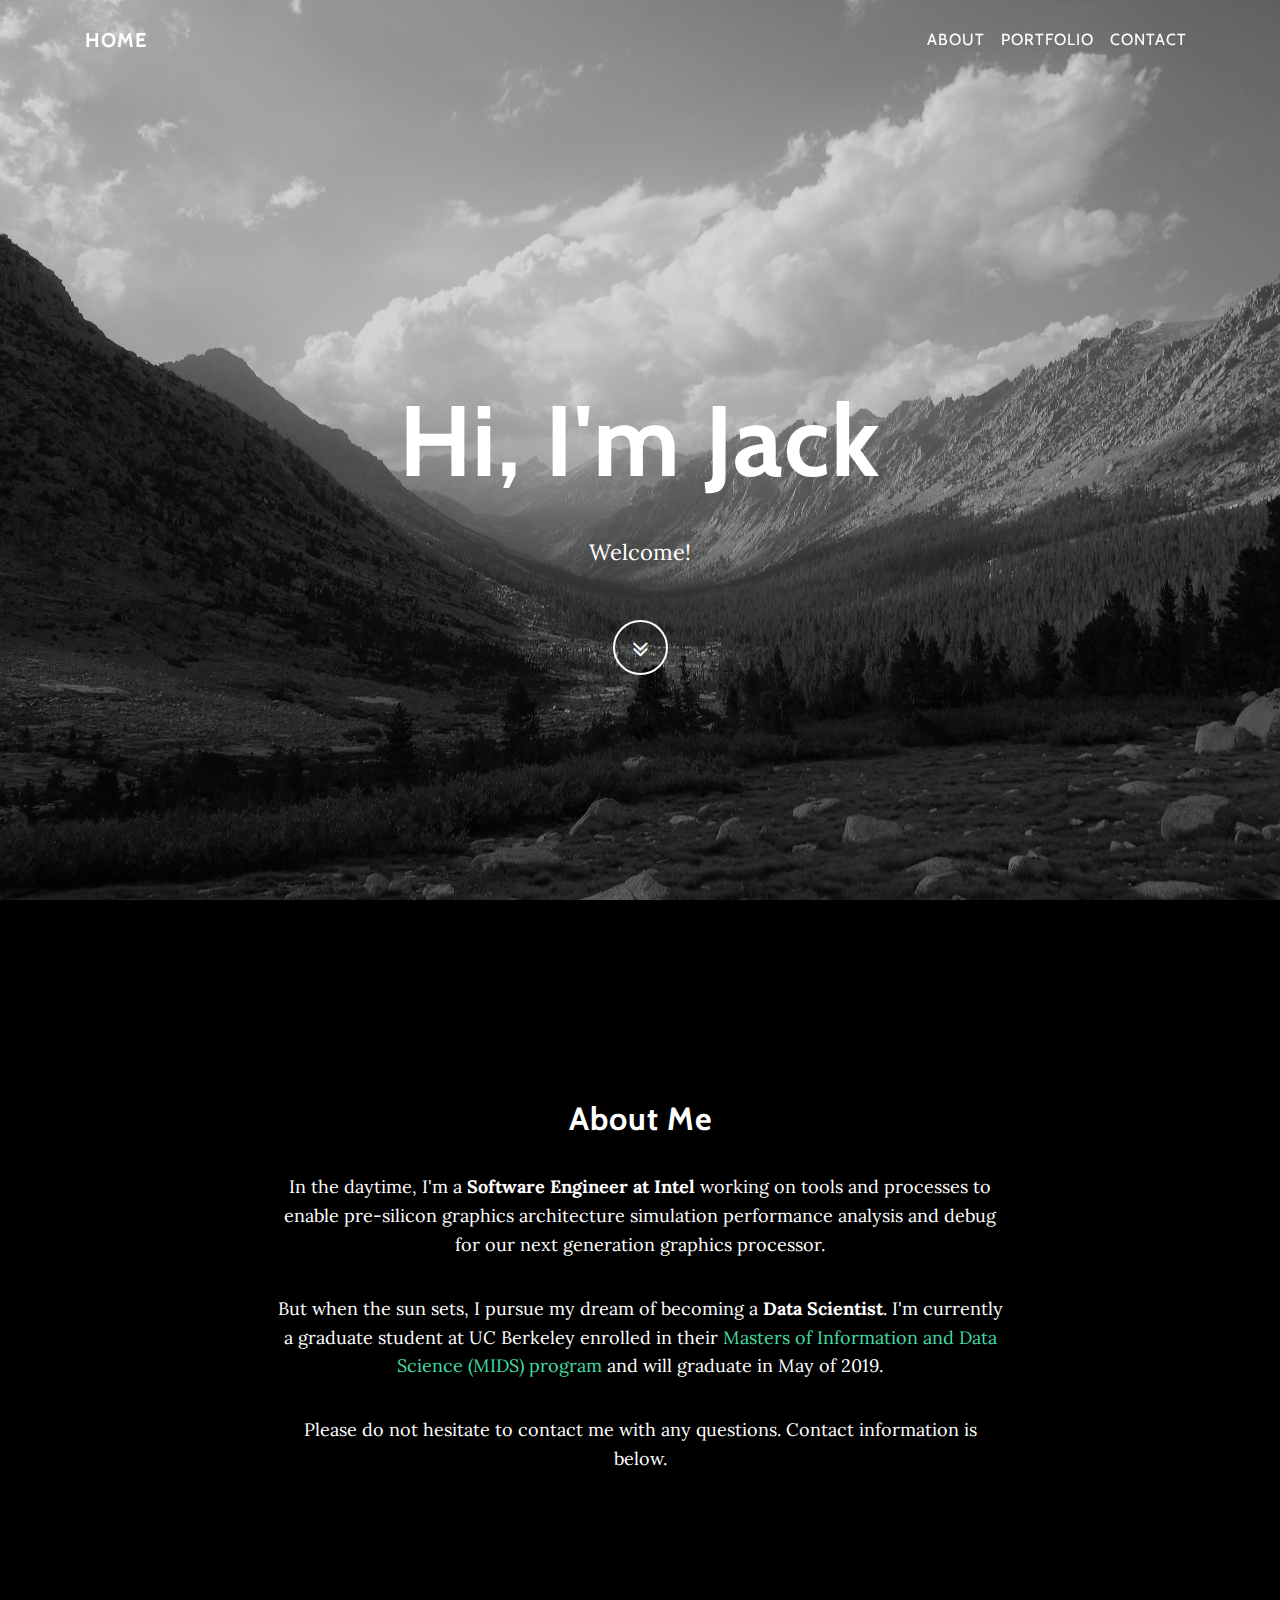
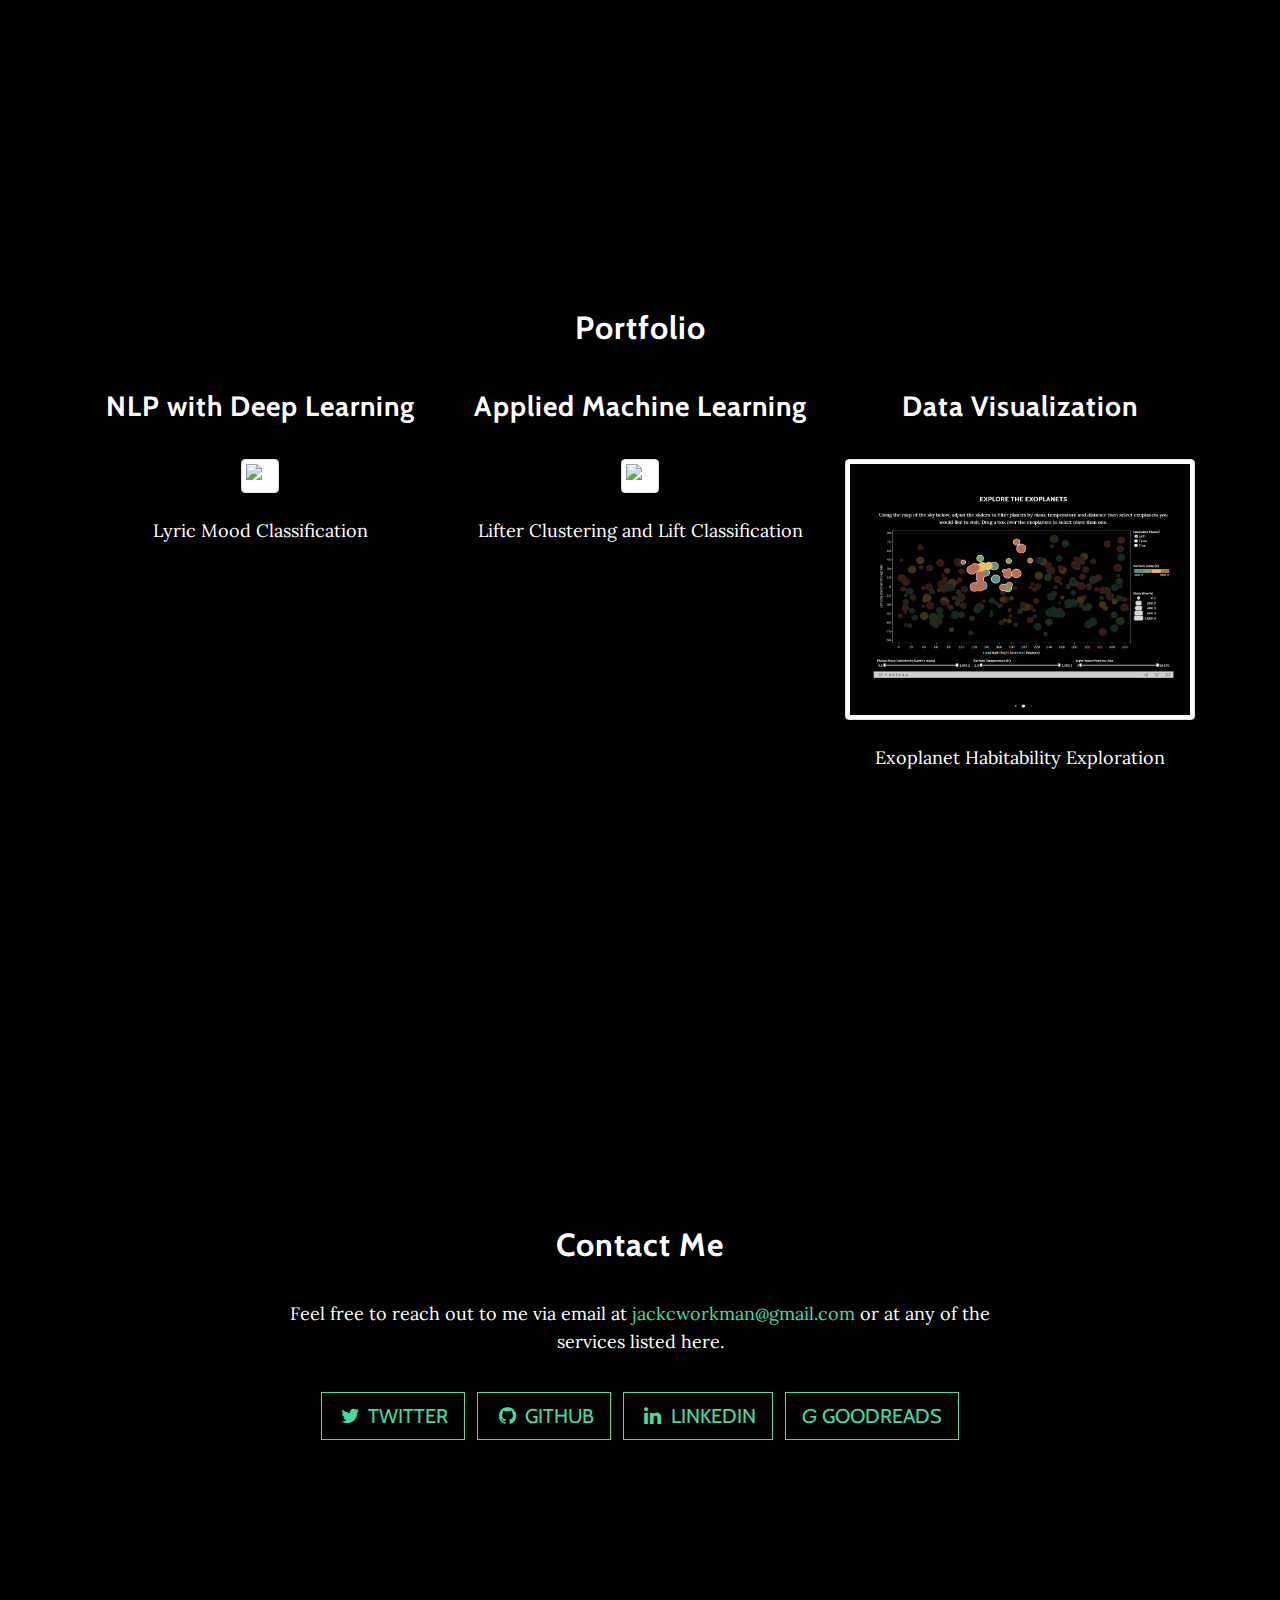
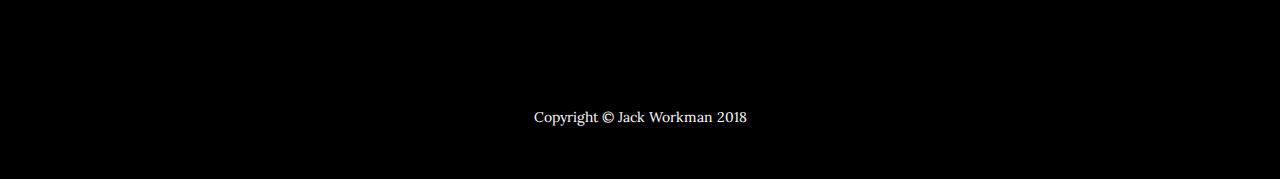
==== index.html @ be9e03fb "portfolio in same row again" ====
<!DOCTYPE html>
<html lang="en">

  <head>

    <meta charset="utf-8">
    <meta name="viewport" content="width=device-width, initial-scale=1, shrink-to-fit=no">
    <meta name="description" content="">
    <meta name="author" content="">

    <title>Jack Workman</title>

    <!-- Bootstrap core CSS -->
    <link href="vendor/bootstrap/css/bootstrap.min.css" rel="stylesheet">

    <!-- Custom fonts for this template -->
    <link href="vendor/font-awesome/css/font-awesome.min.css" rel="stylesheet" type="text/css">
    <link href="https://fonts.googleapis.com/css?family=Lora:400,700,400italic,700italic" rel="stylesheet" type="text/css">
    <link href='https://fonts.googleapis.com/css?family=Cabin:700' rel='stylesheet' type='text/css'>

    <!-- Custom styles for this template -->
    <link href="css/grayscale.css" rel="stylesheet">

  </head>

  <body id="page-top">

    <!-- Navigation -->
    <nav class="navbar navbar-expand-lg navbar-light fixed-top" id="mainNav">
      <div class="container">
        <a class="navbar-brand js-scroll-trigger" href="#page-top">Home</a>
        <button class="navbar-toggler navbar-toggler-right" type="button" data-toggle="collapse" data-target="#navbarResponsive" aria-controls="navbarResponsive" aria-expanded="false" aria-label="Toggle navigation">
          Menu
          <i class="fa fa-bars"></i>
        </button>
        <div class="collapse navbar-collapse" id="navbarResponsive">
          <ul class="navbar-nav ml-auto">
            <li class="nav-item">
              <a class="nav-link js-scroll-trigger" href="#about">About</a>
            </li>
            <li class="nav-item">
              <a class="nav-link js-scroll-trigger" href="#portfolio">Portfolio</a>
            </li>
            <li class="nav-item">
              <a class="nav-link js-scroll-trigger" href="#contact">Contact</a>
            </li>
          </ul>
        </div>
      </div>
    </nav>

    <!-- Intro Header -->
    <header class="masthead">
      <div class="intro-body">
        <div class="container">
          <div class="row">
            <div class="col-lg-12 mx-auto">
              <h1 class="brand-heading">&nbsp;</h1>
              <h1 class="brand-heading">Hi, I'm Jack</h1>
              <p class="intro-text">Welcome!</p>
              <a href="#about" class="btn btn-circle js-scroll-trigger">
                <i class="fa fa-angle-double-down animated"></i>
              </a>
            </div>
          </div>
        </div>
      </div>
    </header>

    <!-- About Section -->
    <section id="about" class="content-section text-center">
      <div class="container">
        <div class="row">
          <div class="col-lg-8 mx-auto">
            <h2>About Me</h2>
            <p>In the daytime, I'm a <strong>Software Engineer at Intel</strong> working on tools and processes to enable pre-silicon graphics architecture simulation performance analysis and debug for our next generation graphics processor.</p>
            <p>But when the sun sets, I pursue my dream of becoming a <strong>Data Scientist</strong>. I'm currently a graduate student at UC Berkeley enrolled in their <a href="https://www.ischool.berkeley.edu/programs/mids">Masters of Information and Data Science (MIDS) program</a> and will graduate in May of 2019.</p>
            <p>Please do not hesitate to contact me with any questions. Contact information is below.</p>
            <p></p>
          </div>
        </div>
      </div>
    </section>

    <!-- Portfolio Section -->
    <section id="portfolio" class="content-section text-center">
      <!-- thank you: https://getbootstrap.com/docs/4.1/layout/grid/ -->
      <div class="container">
        <div class="row">
          <div class="col-lg-12 mx-auto">
            <h2>Portfolio</h2>
            <div class="row pt-2">
              <div class="col-sm">
                <h3>NLP with Deep Learning</h3>
                <img src="https://github.com/workmanjack/w266-group-project_lyric-mood-classification/raw/master/examples/5152_confusion.png" alt="..." class="img-thumbnail fit-image">
                <p class="pt-4">Lyric Mood Classification</p>
              </div>
              <div class="col-sm">
                <h3>Applied Machine Learning</h3>
                <img src="https://github.com/YuliaZamriy/W207_Group_Project/raw/master/images/PCA3_clusters.png" alt="..." class="img-thumbnail fit-image">
                <p class="pt-4">Lifter Clustering and Lift Classification</p>
              </div>
              <div class="col-sm">
                <h3>Data Visualization</h3>
                <img src="img/exoplanet-habitability-exploration2.PNG" alt="..." class="img-thumbnail fit-image">
                <p class="pt-4">Exoplanet Habitability Exploration</p>
              </div>
            </div>
          </div>
        </div>
      </div>
    </section>

    <!-- Content Section -->
    <section id="contact" class="content-section text-center">
      <div class="container">
        <div class="row">
          <div class="col-lg-8 mx-auto">
            <h2>Contact Me</h2>
            <p>Feel free to reach out to me via email at <a href="mailto:jackcworkman@gmail.com">jackcworkman@gmail.com</a> or at any of the services listed here.</p>
            <ul class="list-inline banner-social-buttons">
              <li class="list-inline-item">
                <a href="https://twitter.com/workingmanjack" class="btn btn-default btn-lg">
                  <i class="fa fa-twitter fa-fw"></i>
                  <span class="network-name">Twitter</span>
                </a>
              </li>
              <li class="list-inline-item">
                <a href="https://github.com/workmanjack" class="btn btn-default btn-lg">
                  <i class="fa fa-github fa-fw"></i>
                  <span class="network-name">Github</span>
                </a>
              </li>
              <li class="list-inline-item">
                <a href="https://www.linkedin.com/in/jackcworkman/" class="btn btn-default btn-lg">
                  <i class="fa fa-linkedin fa-fw"></i>
                  <span class="network-name">LinkedIn</span>
                </a>
              </li>
              <li class="list-inline-item">
                <a href="https://www.goodreads.com/user/show/51321294-jack" class="btn btn-default btn-lg">
                  <i class="icon-sign-blank icon-stack-base"></i>
                  <i class="icon-light"><span style="font-family:helvetica;">g</span></i>
                  <span class="network-name">Goodreads</span>
                </a>
              </li>
            </ul>
          </div>
        </div>
      </div>
    </section>


    <!-- Footer -->
    <footer>
      <div class="container text-center">
        <p>Copyright &copy; Jack Workman 2018</p>
      </div>
    </footer>

    <!-- Bootstrap core JavaScript -->
    <script src="vendor/jquery/jquery.min.js"></script>
    <script src="vendor/bootstrap/js/bootstrap.bundle.min.js"></script>

    <!-- Plugin JavaScript -->
    <script src="vendor/jquery-easing/jquery.easing.min.js"></script>

    <!-- Google Maps API Key - Use your own API key to enable the map feature. More information on the Google Maps API can be found at https://developers.google.com/maps/ -->
    <script src="https://maps.googleapis.com/maps/api/js?key=AIzaSyCRngKslUGJTlibkQ3FkfTxj3Xss1UlZDA&sensor=false"></script>

    <!-- Custom scripts for this template -->
    <script src="js/grayscale.min.js"></script>

  </body>

</html>
---- css/grayscale.css ----
body {
  font-family: 'Lora', 'Helvetica Neue', Helvetica, Arial, sans-serif;
  position: relative;
  width: 100%;
  height: 100%;
  color: white;
  background-color: black;
}

html {
  width: 100%;
  height: 100%;
}

h1,
h2,
h3,
h4,
h5,
h6 {
  font-family: 'Cabin', 'Helvetica Neue', Helvetica, Arial, sans-serif;
  font-weight: 700;
  margin: 0 0 35px;
  letter-spacing: 1px;
  /*text-transform: uppercase;*/
}

p {
  font-size: 16px;
  line-height: 1.5;
  margin: 0 0 25px;
}

@media (min-width: 768px) {
  p {
    font-size: 18px;
    line-height: 1.6;
    margin: 0 0 35px;
  }
}

a {
  -webkit-transition: all 0.2s ease-in-out;
  -moz-transition: all 0.2s ease-in-out;
  transition: all 0.2s ease-in-out;
  color: #42DCA3;
}

a:focus, a:hover {
  text-decoration: none;
  color: #1d9b6c;
}

#mainNav {
  font-family: 'Cabin', 'Helvetica Neue', Helvetica, Arial, sans-serif;
  margin-bottom: 0;
  text-transform: uppercase;
  border-bottom: 1px solid rgba(255, 255, 255, 0.3);
  background-color: black;
}

#mainNav .navbar-toggler {
  font-size: 14px;
  padding: 11px;
  color: white;
  border: 1px solid white;
}

#mainNav .navbar-brand {
  font-weight: 700;
}

#mainNav a {
  color: white;
}

#mainNav .navbar-nav .nav-item {
  -webkit-transition: background 0.3s ease-in-out;
  -moz-transition: background 0.3s ease-in-out;
  transition: background 0.3s ease-in-out;
}

#mainNav .navbar-nav .nav-item:hover {
  color: fade(white, 80%);
  outline: none;
  background-color: transparent;
}

#mainNav .navbar-nav .nav-item:active, #mainNav .navbar-nav .nav-item:focus {
  outline: none;
  background-color: transparent;
}

@media (min-width: 992px) {
  #mainNav {
    padding-top: 20px;
    padding-bottom: 20px;
    -webkit-transition: background 0.3s ease-in-out, padding-top 0.3s ease-in-out, padding-bottom 0.3s;
    -moz-transition: background 0.3s ease-in-out, padding-top 0.3s ease-in-out, padding-bottom 0.3s;
    transition: background 0.3s ease-in-out, padding-top 0.3s ease-in-out, padding-bottom 0.3s;
    letter-spacing: 1px;
    border-bottom: none;
    background: transparent;
  }
  #mainNav.navbar-shrink {
    padding-top: 10px;
    padding-bottom: 10px;
    border-bottom: 1px solid rgba(255, 255, 255, 0.3);
    background: black;
  }
  #mainNav .nav-link.active {
    outline: none;
    background-color: rgba(255, 255, 255, 0.3);
  }
  #mainNav .nav-link.active:hover {
    color: white;
  }
}

.masthead {
  display: table;
  width: 100%;
  height: auto;
  padding: 200px 0;
  text-align: center;
  color: white;
  background: url("../img/forrester-glen-blackwhite.JPG") no-repeat bottom center scroll;
  background-color: black;
  -webkit-background-size: cover;
  -moz-background-size: cover;
  -o-background-size: cover;
  background-size: cover;
}

.masthead .intro-body {
  display: table-cell;
  vertical-align: middle;
}

.masthead .intro-body .brand-heading {
  font-size: 50px;
}

.masthead .intro-body .intro-text {
  font-size: 18px;
}

@media (min-width: 768px) {
  .masthead {
    height: 100%;
    padding: 0;
  }
  .masthead .intro-body .brand-heading {
    font-size: 100px;
  }
  .masthead .intro-body .intro-text {
    font-size: 22px;
  }
}

.btn-circle {
  font-size: 26px;
  width: 55px;
  height: 55px;
  margin-top: 15px;
  line-height: 45px;
  -webkit-transition: background 0.3s ease-in-out;
  -moz-transition: background 0.3s ease-in-out;
  transition: background 0.3s ease-in-out;
  color: white;
  border: 2px solid white;
  border-radius: 100% !important;
  background: transparent;
}

.btn-circle:focus, .btn-circle:hover {
  color: white;
  outline: none;
  background: rgba(255, 255, 255, 0.1);
}

.content-section {
  padding-top: 150px;
  padding-bottom: 150px;
}

.download-section {
  color: white;
  background: url("../img/downloads-bg.jpg") no-repeat center center scroll;
  background-color: black;
  -webkit-background-size: cover;
  -moz-background-size: cover;
  -o-background-size: cover;
  background-size: cover;
}

#map {
  width: 100%;
  height: 300px;
}

@media (min-width: 992px) {
  .content-section {
    padding-top: 200px;
    padding-bottom: 200px;
  }
  #map {
    height: 350px;
  }
}

.btn {
  font-family: 'Cabin', 'Helvetica Neue', Helvetica, Arial, sans-serif;
  font-weight: 400;
  -webkit-transition: all 0.3s ease-in-out;
  -moz-transition: all 0.3s ease-in-out;
  transition: all 0.3s ease-in-out;
  text-transform: uppercase;
  border-radius: 0;
}

.btn-default {
  color: #42DCA3;
  border: 1px solid #42DCA3;
  background-color: transparent;
}

.btn-default:focus, .btn-default:hover {
  color: black;
  border: 1px solid #42DCA3;
  outline: none;
  background-color: #42DCA3;
}

ul.banner-social-buttons {
  margin-top: 0;
}

@media (max-width: 1199px) {
  ul.banner-social-buttons {
    margin-top: 15px;
  }
}

@media (max-width: 767px) {
  ul.banner-social-buttons li {
    display: block;
    margin-bottom: 20px;
    padding: 0;
  }
  ul.banner-social-buttons li:last-child {
    margin-bottom: 0;
  }
}

footer {
  padding: 50px 0;
}

footer p {
  font-size: 14px;
  margin: 0;
}

::-moz-selection {
  background: #fcfcfc;
  background: rgba(255, 255, 255, 0.2);
  text-shadow: none;
}

::selection {
  background: #fcfcfc;
  background: rgba(255, 255, 255, 0.2);
  text-shadow: none;
}

img::selection {
  background: transparent;
}

img::-moz-selection {
  background: transparent;
}

.fit-image {
  width: 100%;
  height: 60%;
}
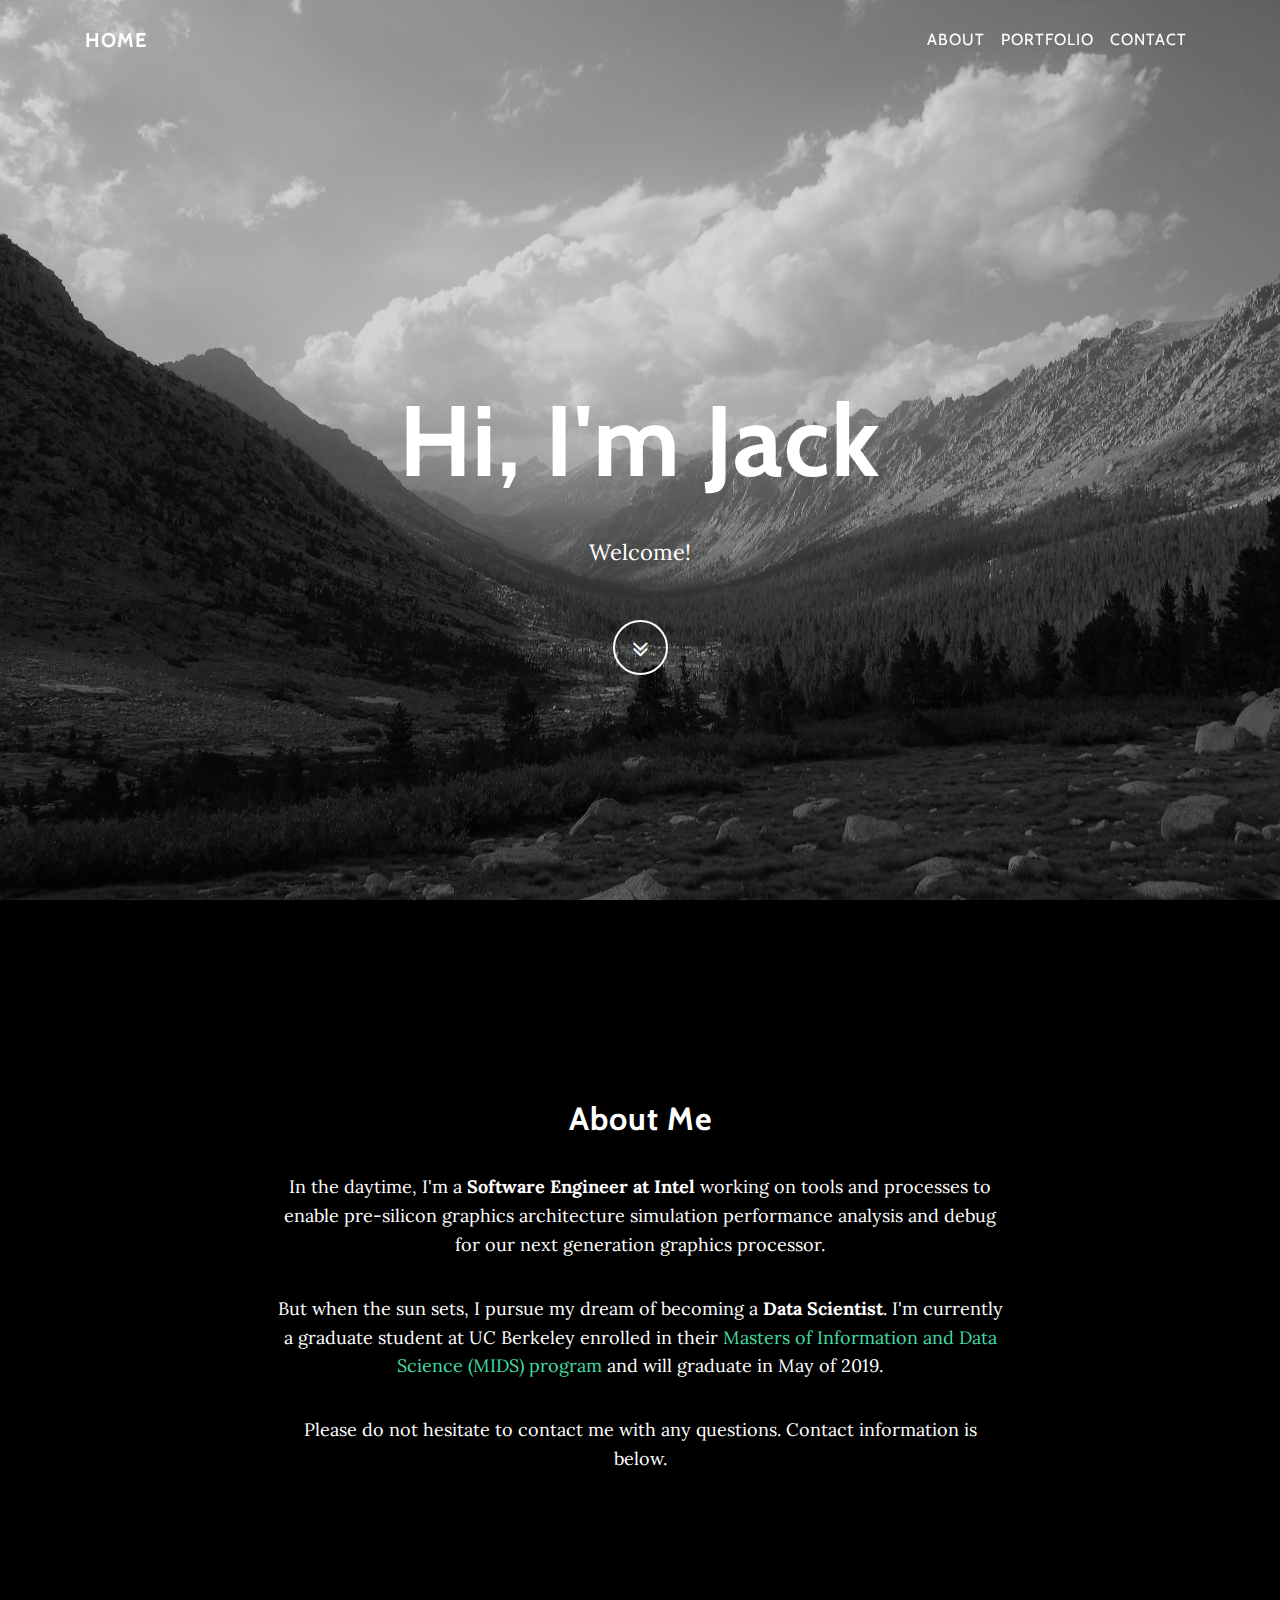
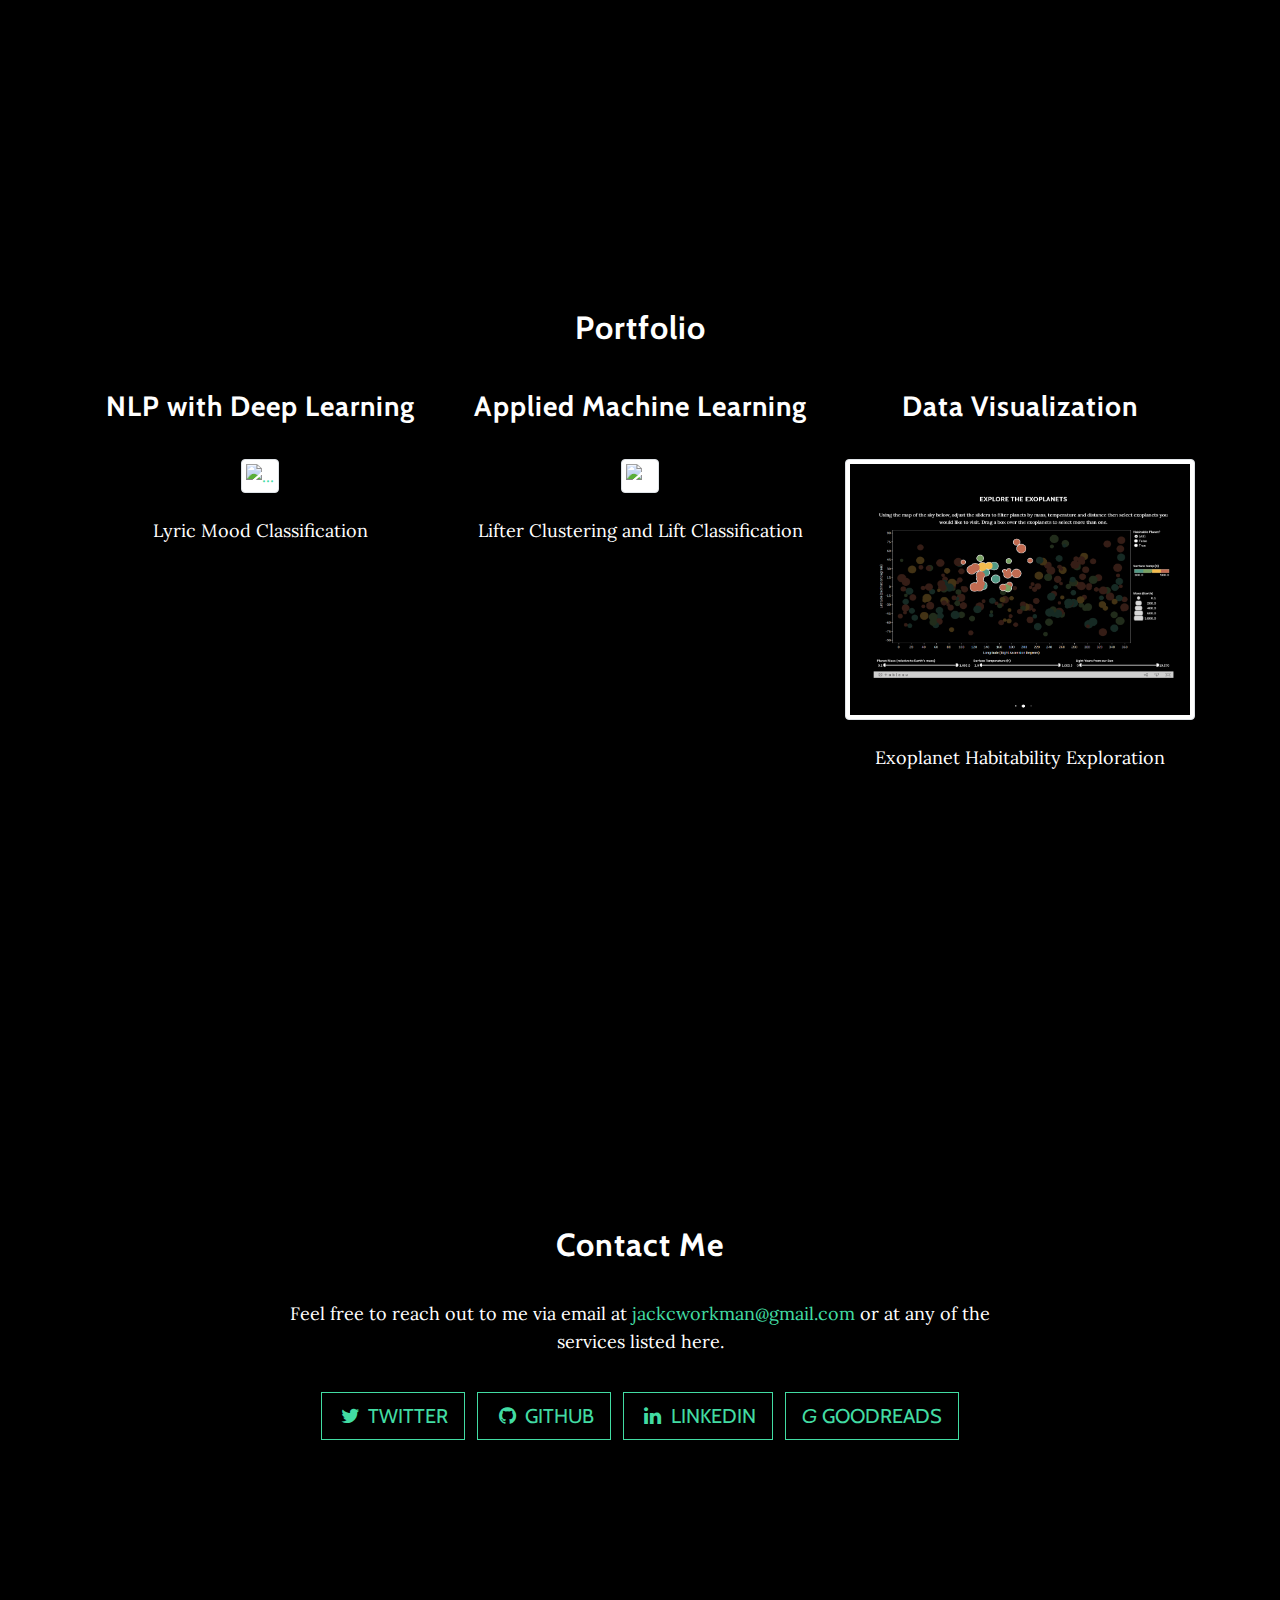
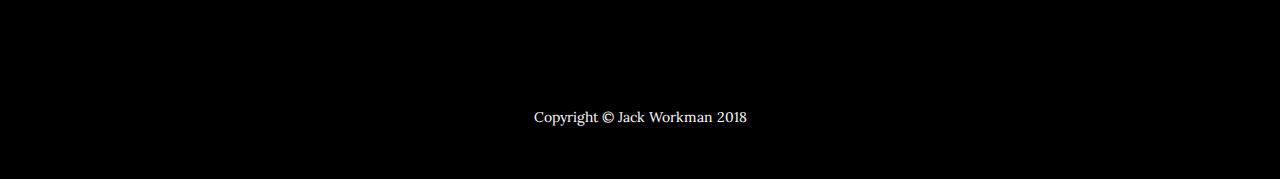
==== commit 43bf571d: "added link to lyric mood classification blog post" ====
--- a/index.html
+++ b/index.html
@@ -89,10 +89,11 @@
         <div class="row">
           <div class="col-lg-12 mx-auto">
             <h2>Portfolio</h2>
+            <!-- <p class="font-italic">(click on the images to learn more)</p> -->
             <div class="row pt-2">
               <div class="col-sm">
                 <h3>NLP with Deep Learning</h3>
-                <img src="https://github.com/workmanjack/w266-group-project_lyric-mood-classification/raw/master/examples/5152_confusion.png" alt="..." class="img-thumbnail fit-image">
+                <a href="https://www.jackcworkman.com/blog/portfolio/lyric-mood-classification/" target="_blank"><img src="https://github.com/workmanjack/w266-group-project_lyric-mood-classification/raw/master/examples/5152_confusion.png" alt="..." class="img-thumbnail fit-image"></a>
                 <p class="pt-4">Lyric Mood Classification</p>
               </div>
               <div class="col-sm">
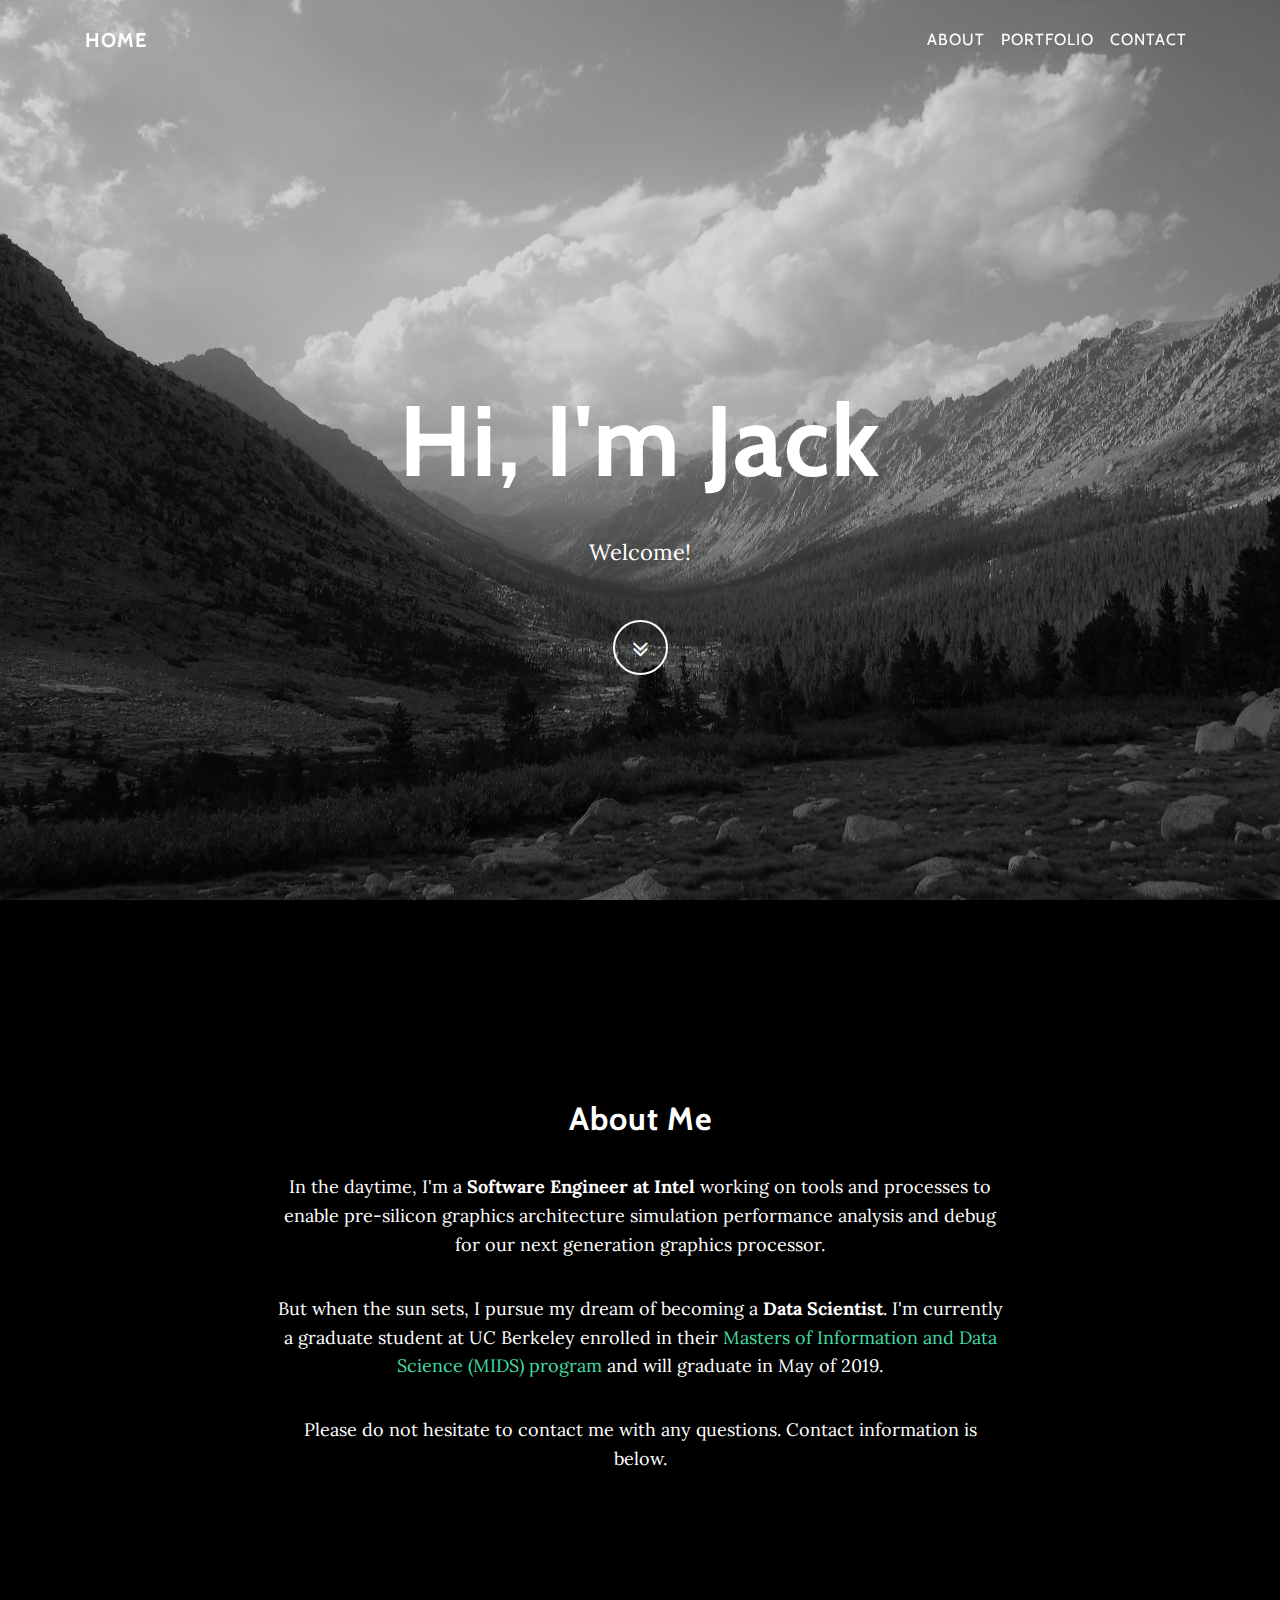
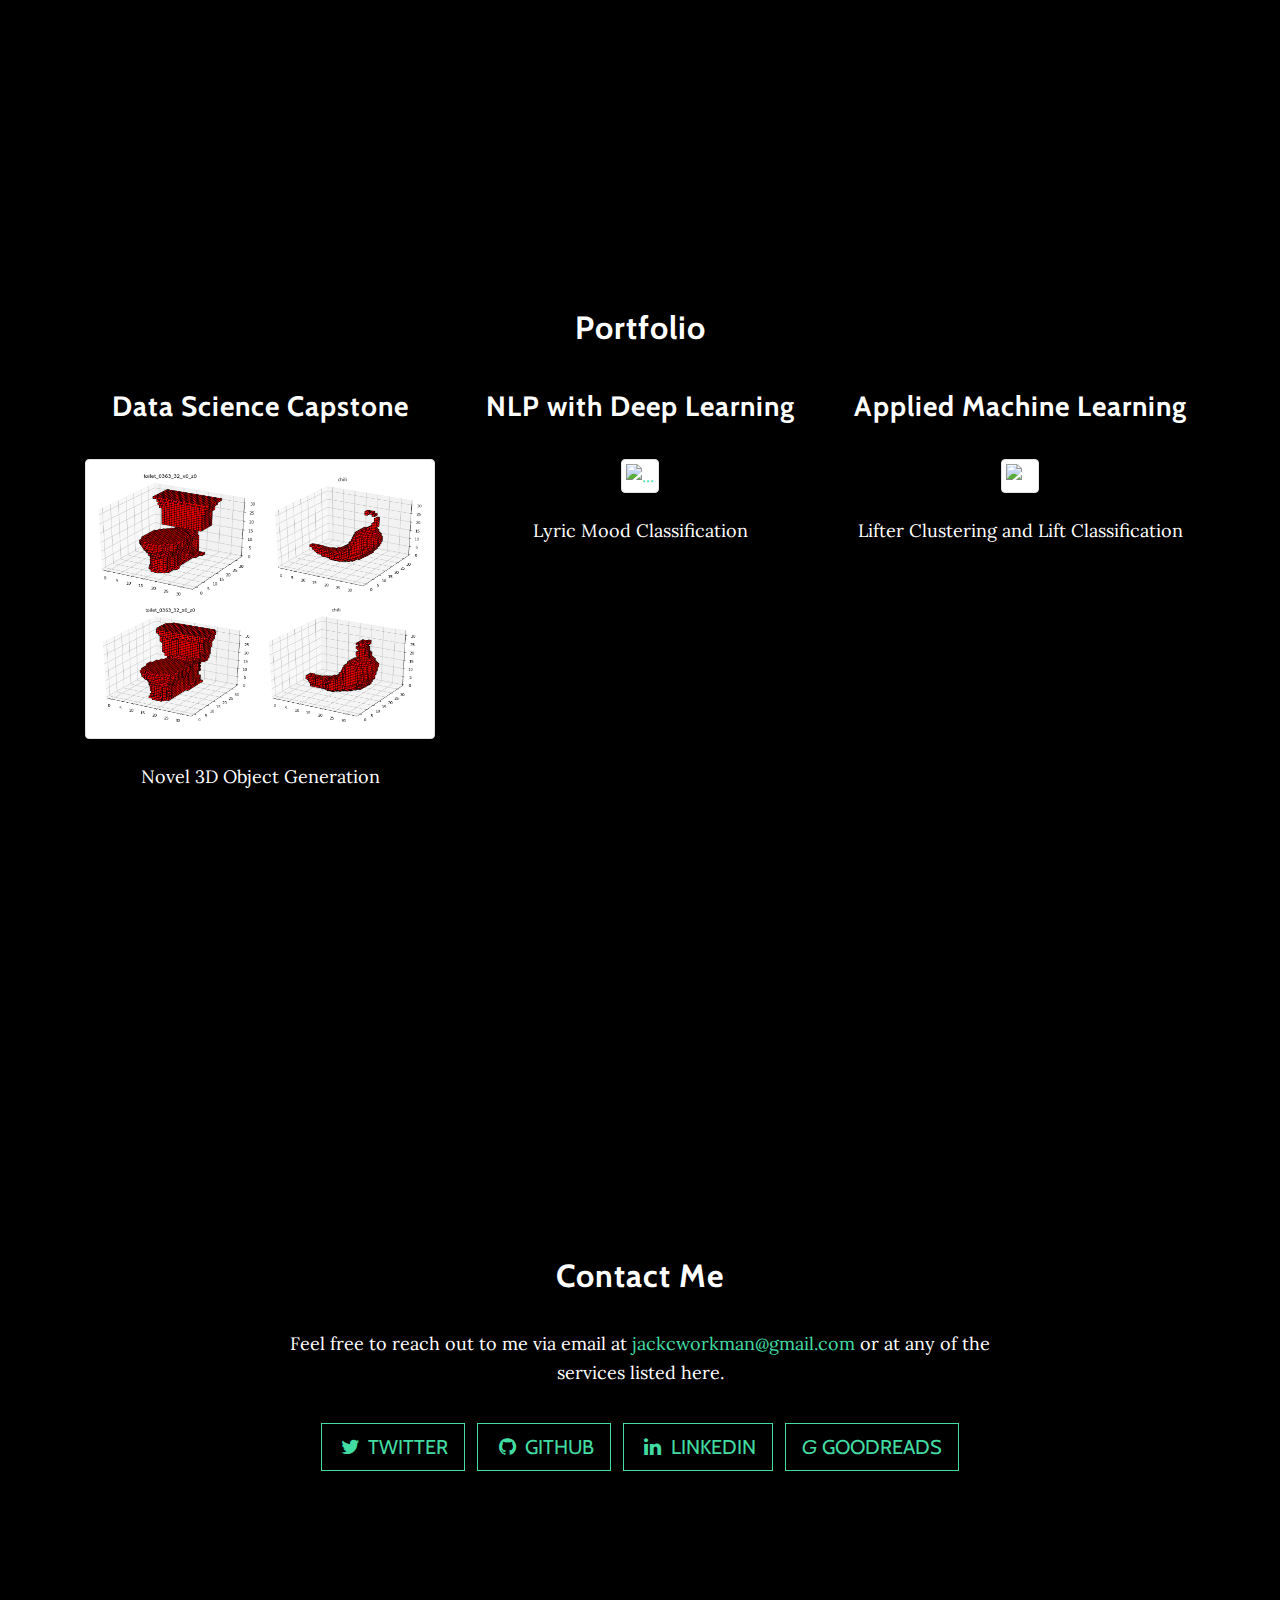
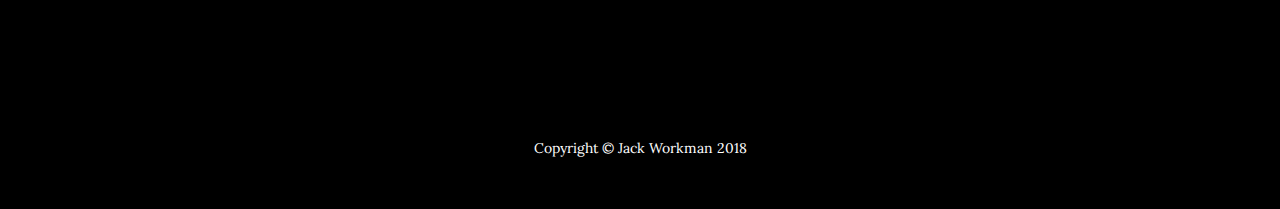
==== commit 25b3eca6: "added mids capstone to portfolio section" ====
--- a/index.html
+++ b/index.html
@@ -83,6 +83,12 @@
     </section>
 
     <!-- Portfolio Section -->
+    <!--
+        To add more projects:
+            1. Add an additional row
+            2. Add bootstrap carousel or fullpage.js for horizontal panels
+        Currently, users are directed to blog for additional projects to avoid cluttering this page
+     -->
     <section id="portfolio" class="content-section text-center">
       <!-- thank you: https://getbootstrap.com/docs/4.1/layout/grid/ -->
       <div class="container">
@@ -91,6 +97,11 @@
             <h2>Portfolio</h2>
             <!-- <p class="font-italic">(click on the images to learn more)</p> -->
             <div class="row pt-2">
+              <div class="col-sm">
+                <h3>Data Science Capstone</h3>
+                <img src="img/mids-capstone-3d-objects.png" alt="..." class="img-thumbnail fit-image">
+                <p class="pt-4">Novel 3D Object Generation</p>
+              </div>
               <div class="col-sm">
                 <h3>NLP with Deep Learning</h3>
                 <a href="https://www.jackcworkman.com/blog/portfolio/lyric-mood-classification/" target="_blank"><img src="https://github.com/workmanjack/w266-group-project_lyric-mood-classification/raw/master/examples/5152_confusion.png" alt="..." class="img-thumbnail fit-image"></a>
@@ -101,11 +112,11 @@
                 <img src="https://github.com/YuliaZamriy/W207_Group_Project/raw/master/images/PCA3_clusters.png" alt="..." class="img-thumbnail fit-image">
                 <p class="pt-4">Lifter Clustering and Lift Classification</p>
               </div>
-              <div class="col-sm">
+              <!-- <div class="col-sm">
                 <h3>Data Visualization</h3>
                 <img src="img/exoplanet-habitability-exploration2.PNG" alt="..." class="img-thumbnail fit-image">
                 <p class="pt-4">Exoplanet Habitability Exploration</p>
-              </div>
+              </div> -->
             </div>
           </div>
         </div>
@@ -166,9 +177,6 @@
     <!-- Plugin JavaScript -->
     <script src="vendor/jquery-easing/jquery.easing.min.js"></script>
 
-    <!-- Google Maps API Key - Use your own API key to enable the map feature. More information on the Google Maps API can be found at https://developers.google.com/maps/ -->
-    <script src="https://maps.googleapis.com/maps/api/js?key=AIzaSyCRngKslUGJTlibkQ3FkfTxj3Xss1UlZDA&sensor=false"></script>
-
     <!-- Custom scripts for this template -->
     <script src="js/grayscale.min.js"></script>
 
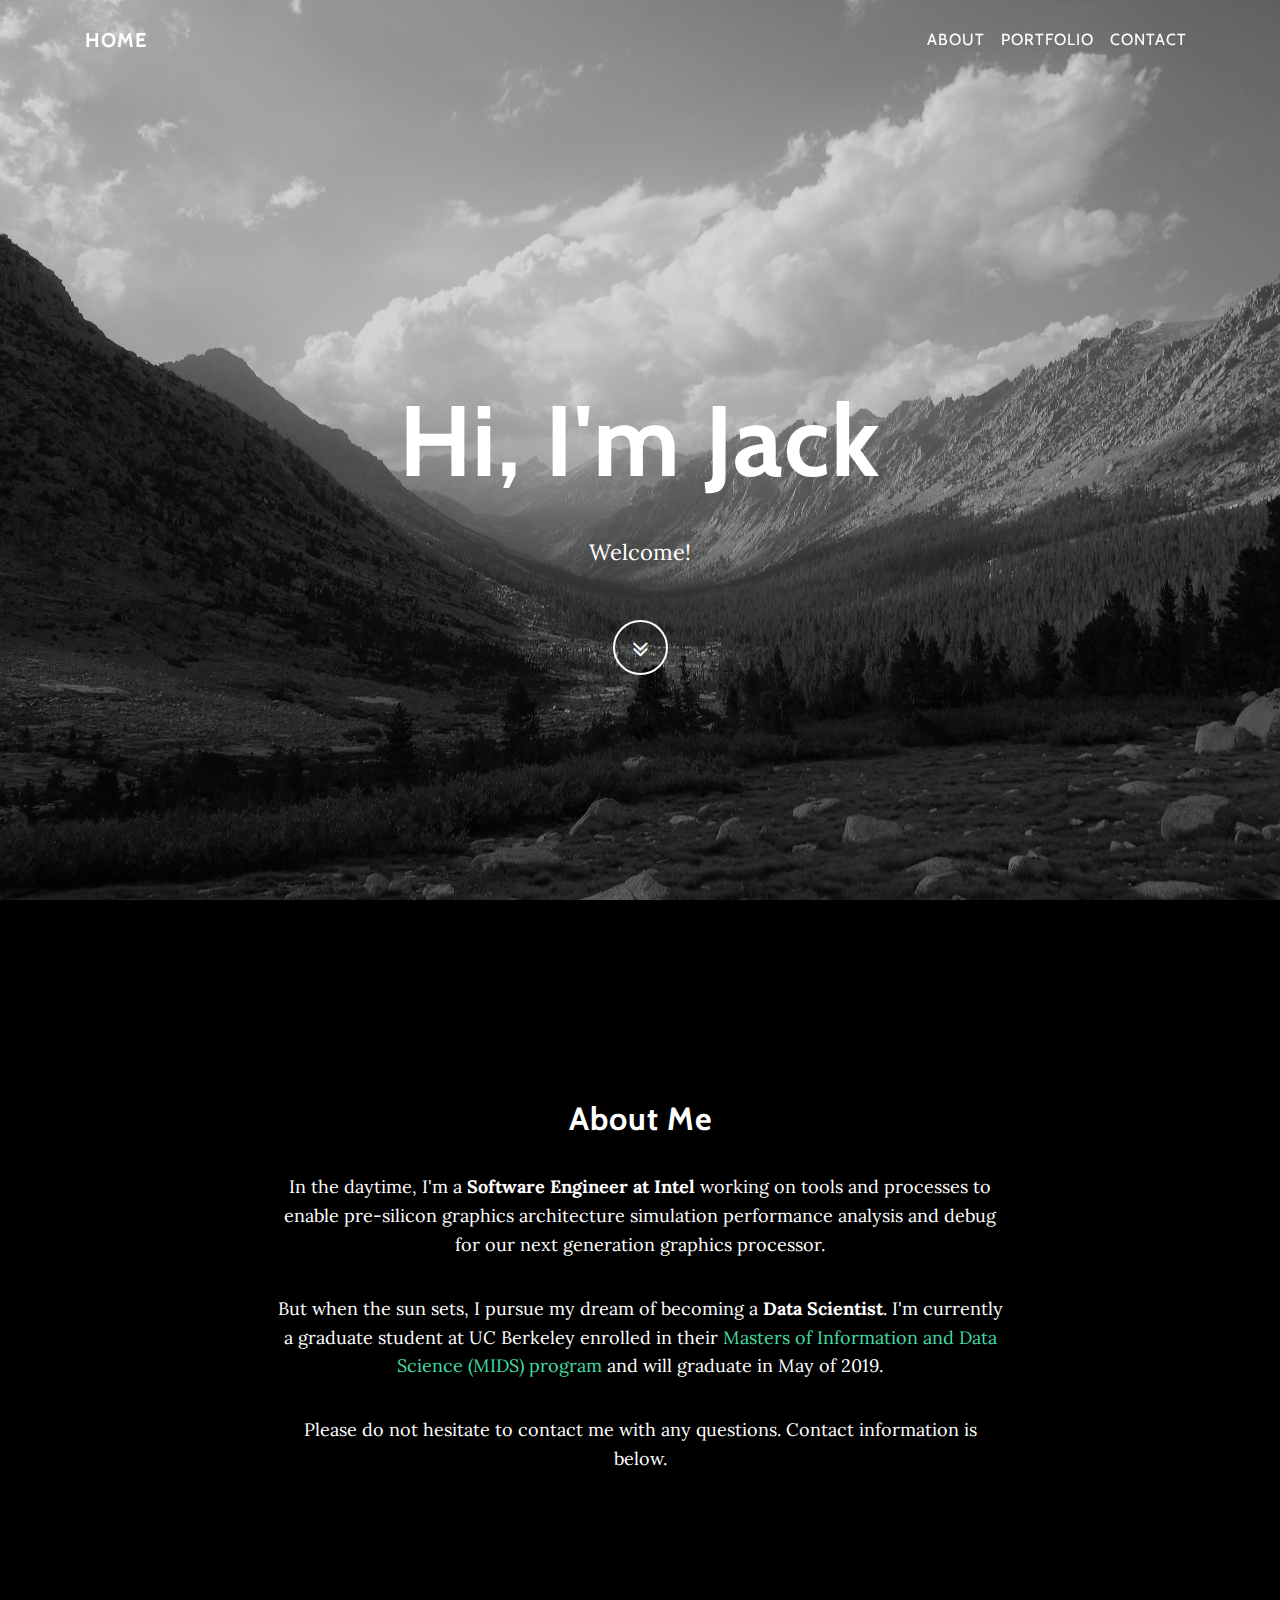
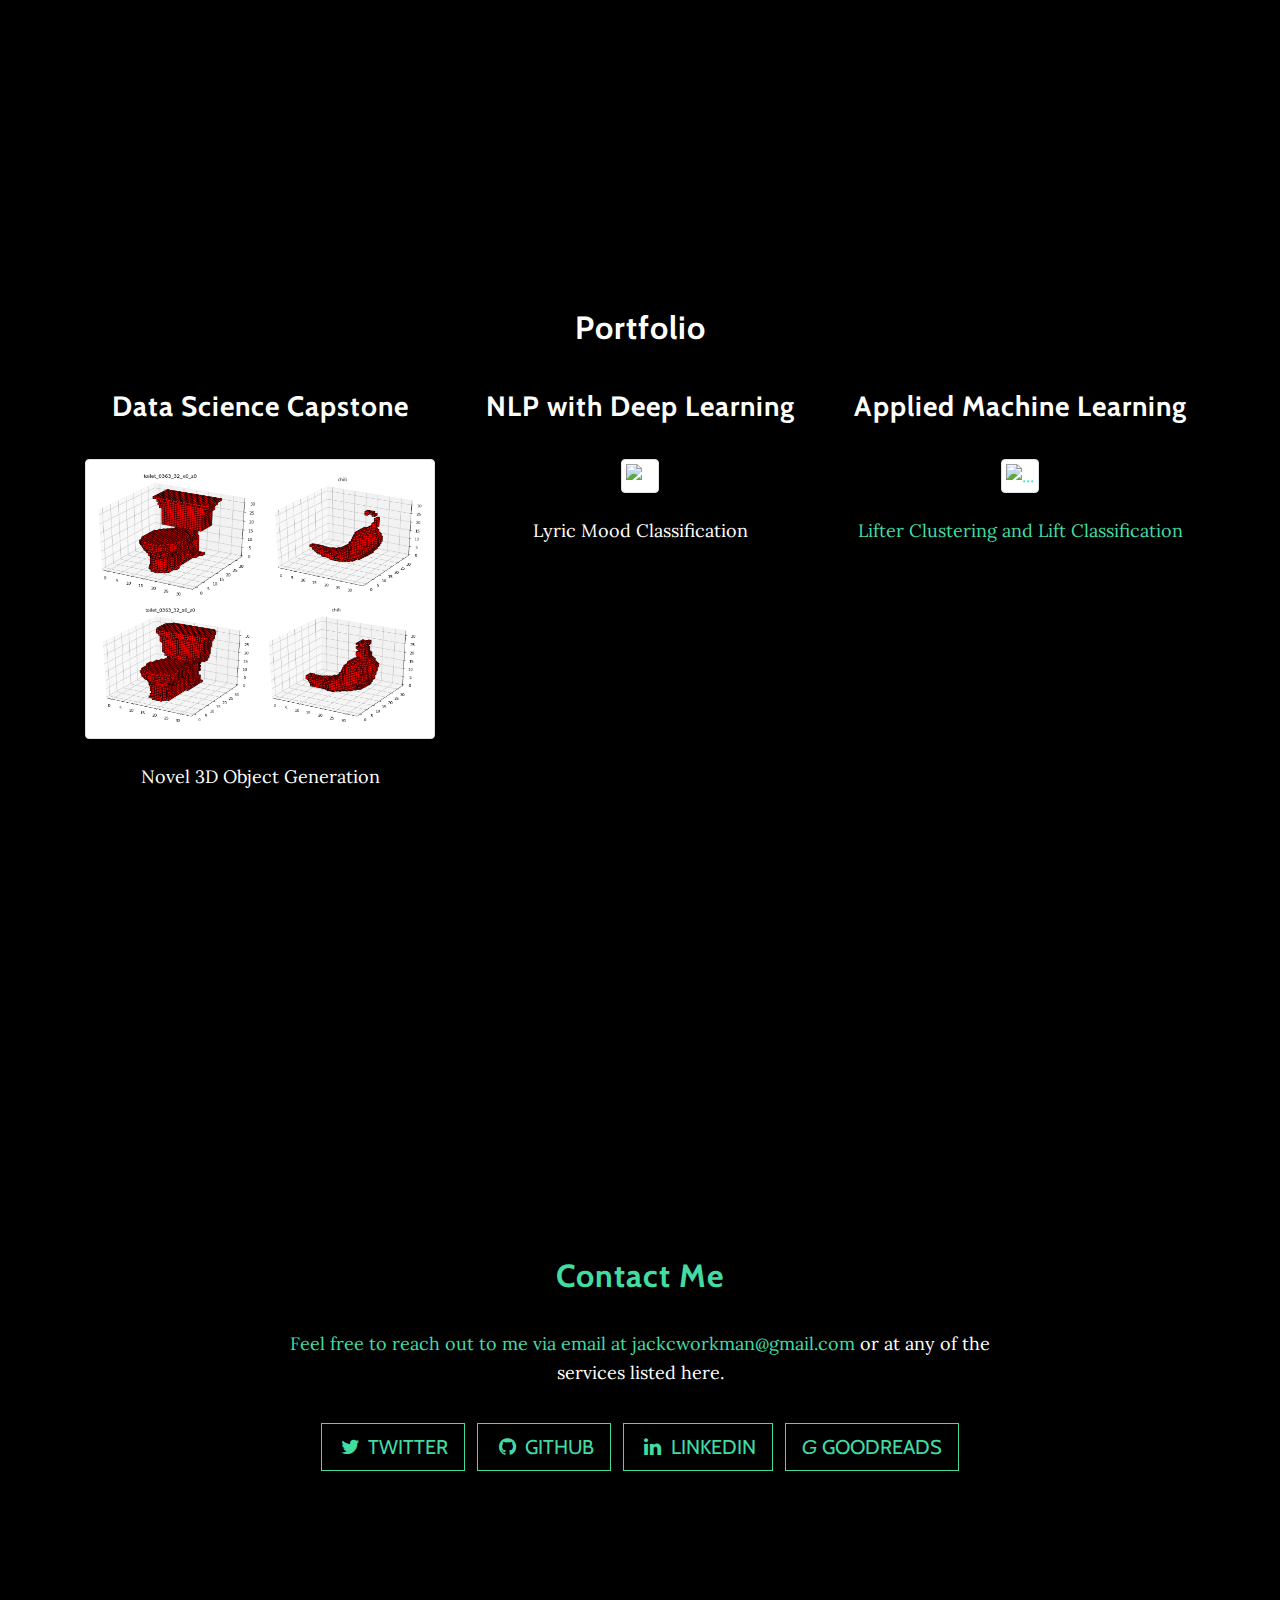
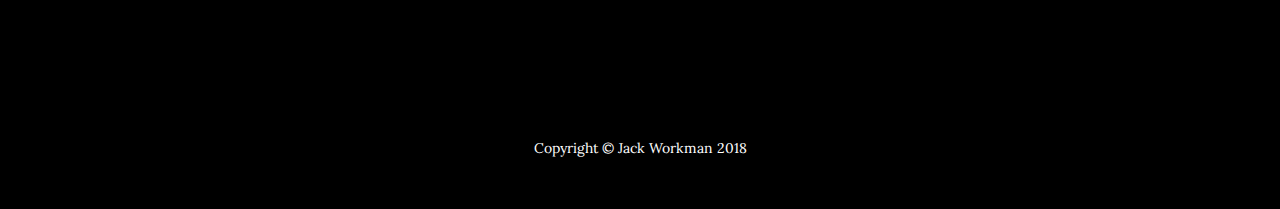
==== commit 386b6723: "added link to lifter classification blog post" ====
--- a/index.html
+++ b/index.html
@@ -104,12 +104,12 @@
               </div>
               <div class="col-sm">
                 <h3>NLP with Deep Learning</h3>
-                <a href="https://www.jackcworkman.com/blog/portfolio/lyric-mood-classification/" target="_blank"><img src="https://github.com/workmanjack/w266-group-project_lyric-mood-classification/raw/master/examples/5152_confusion.png" alt="..." class="img-thumbnail fit-image"></a>
+                <img src="https://github.com/workmanjack/w266-group-project_lyric-mood-classification/raw/master/examples/5152_confusion.png" alt="..." class="img-thumbnail fit-image"></a>
                 <p class="pt-4">Lyric Mood Classification</p>
               </div>
               <div class="col-sm">
                 <h3>Applied Machine Learning</h3>
-                <img src="https://github.com/YuliaZamriy/W207_Group_Project/raw/master/images/PCA3_clusters.png" alt="..." class="img-thumbnail fit-image">
+                <a href="https://www.jackcworkman.com/blog/portfolio/lifter-clustering-and-lift-classification/" target="_blank"><img src="https://github.com/YuliaZamriy/W207_Group_Project/raw/master/images/PCA3_clusters.png" alt="..." class="img-thumbnail fit-image">
                 <p class="pt-4">Lifter Clustering and Lift Classification</p>
               </div>
               <!-- <div class="col-sm">
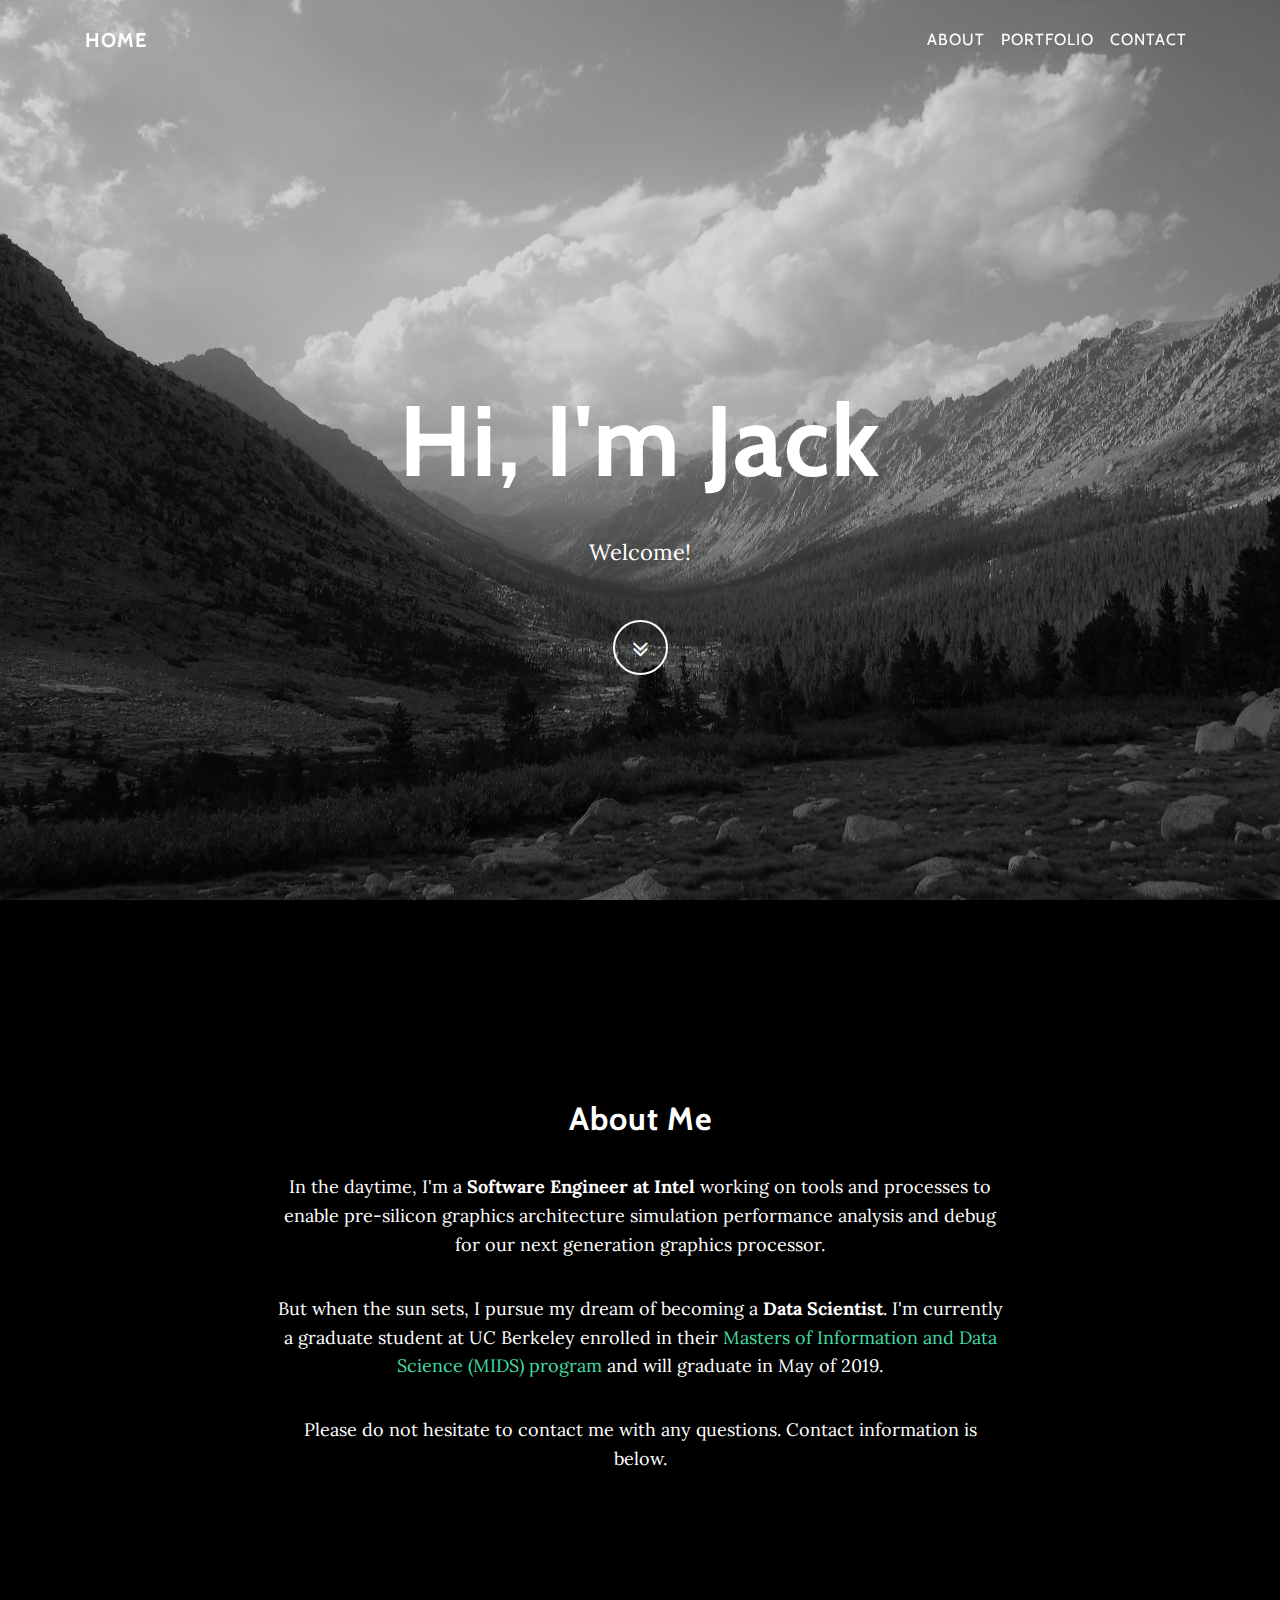
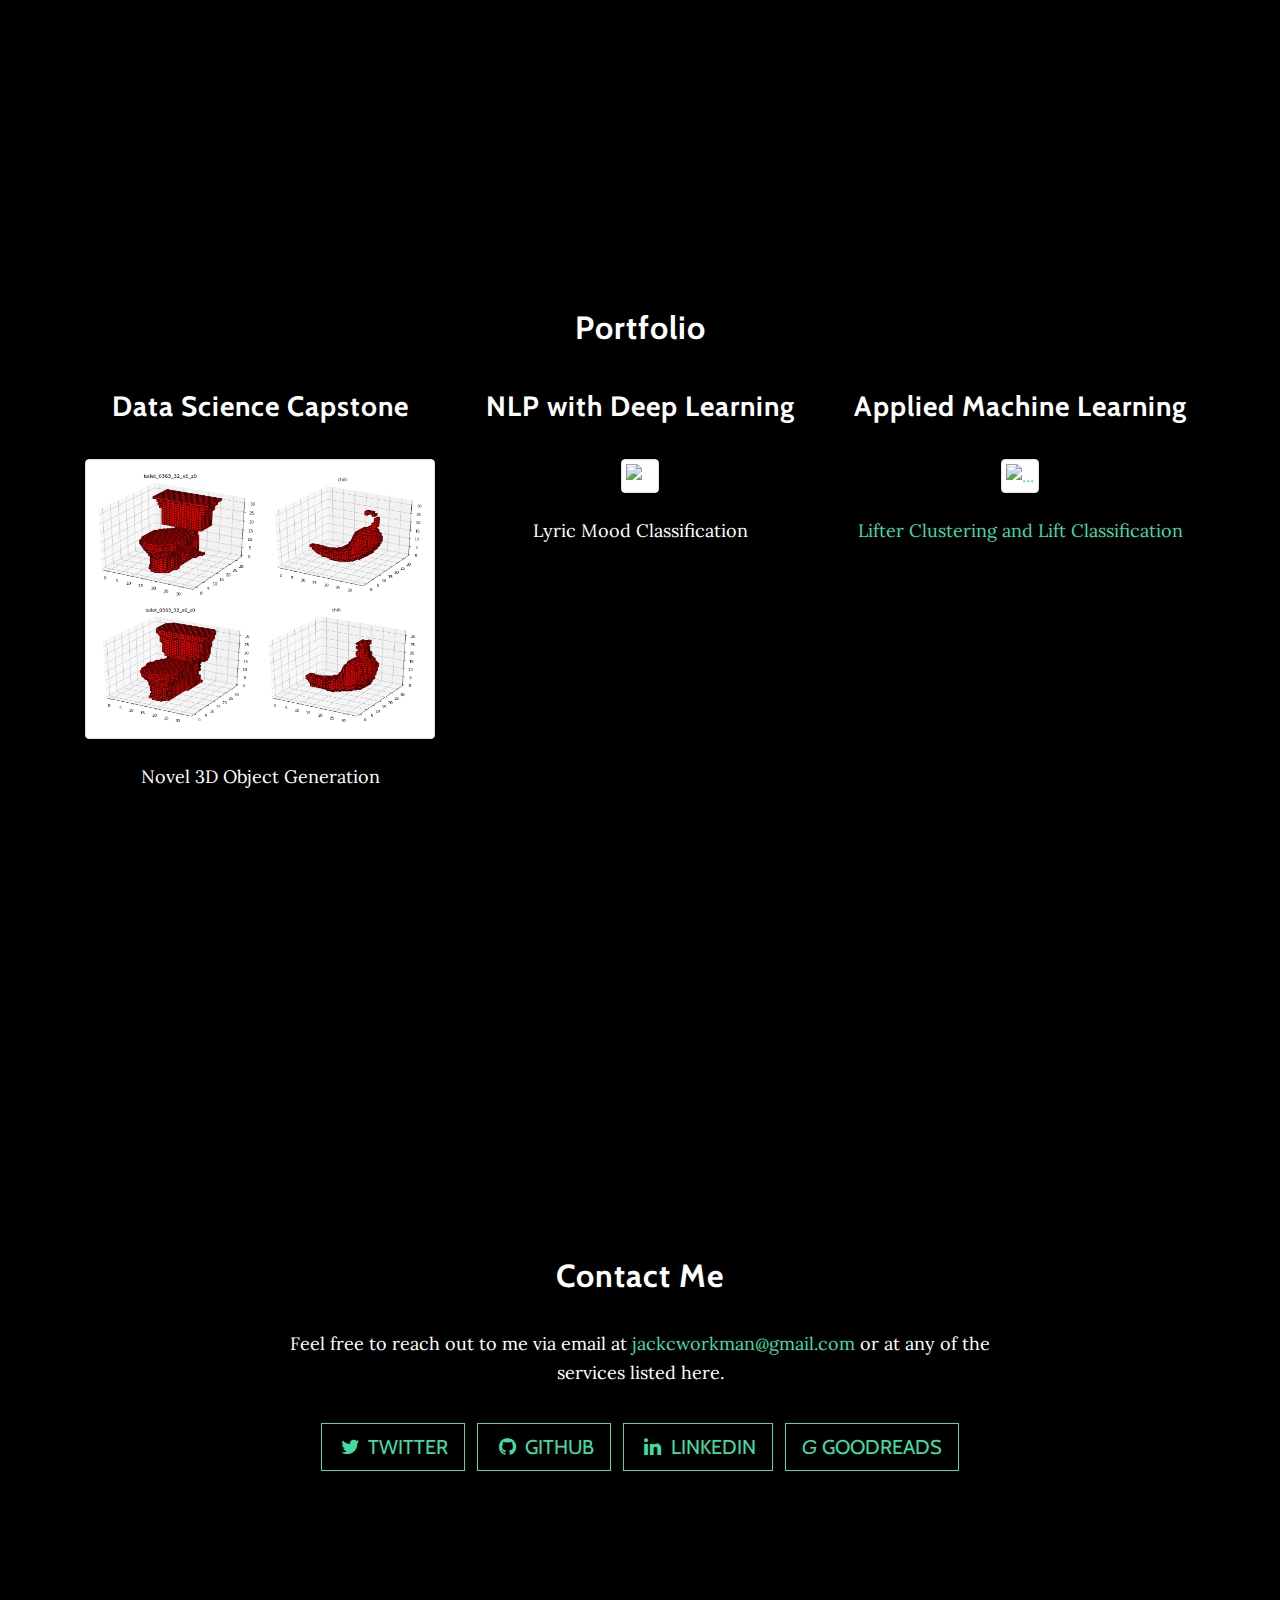
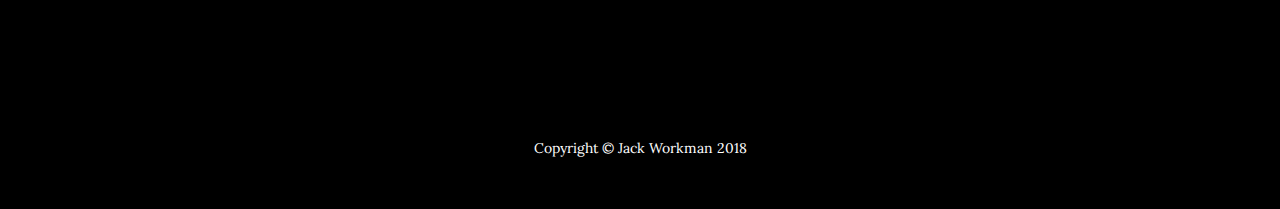
==== commit b9749649: "fixed missing closing a tag" ====
--- a/index.html
+++ b/index.html
@@ -110,7 +110,7 @@
               <div class="col-sm">
                 <h3>Applied Machine Learning</h3>
                 <a href="https://www.jackcworkman.com/blog/portfolio/lifter-clustering-and-lift-classification/" target="_blank"><img src="https://github.com/YuliaZamriy/W207_Group_Project/raw/master/images/PCA3_clusters.png" alt="..." class="img-thumbnail fit-image">
-                <p class="pt-4">Lifter Clustering and Lift Classification</p>
+                <p class="pt-4">Lifter Clustering and Lift Classification</p></a>
               </div>
               <!-- <div class="col-sm">
                 <h3>Data Visualization</h3>
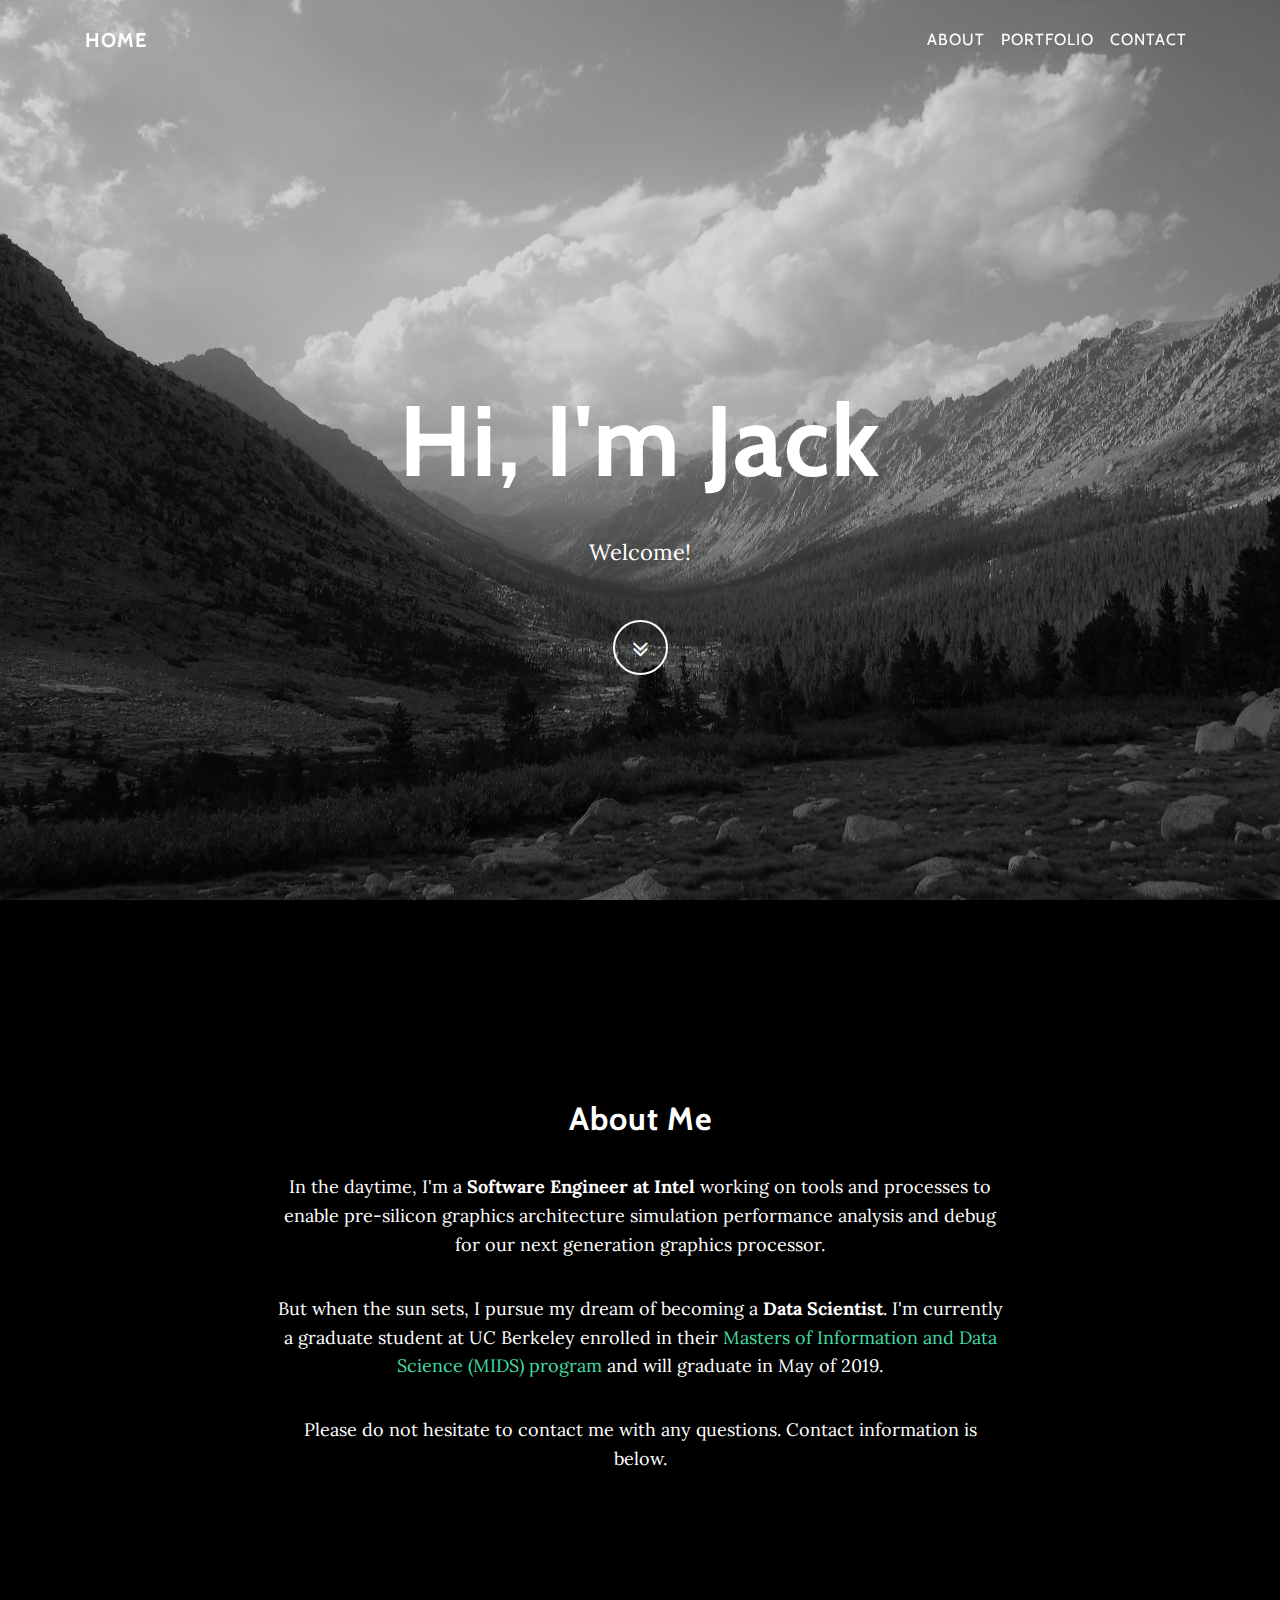
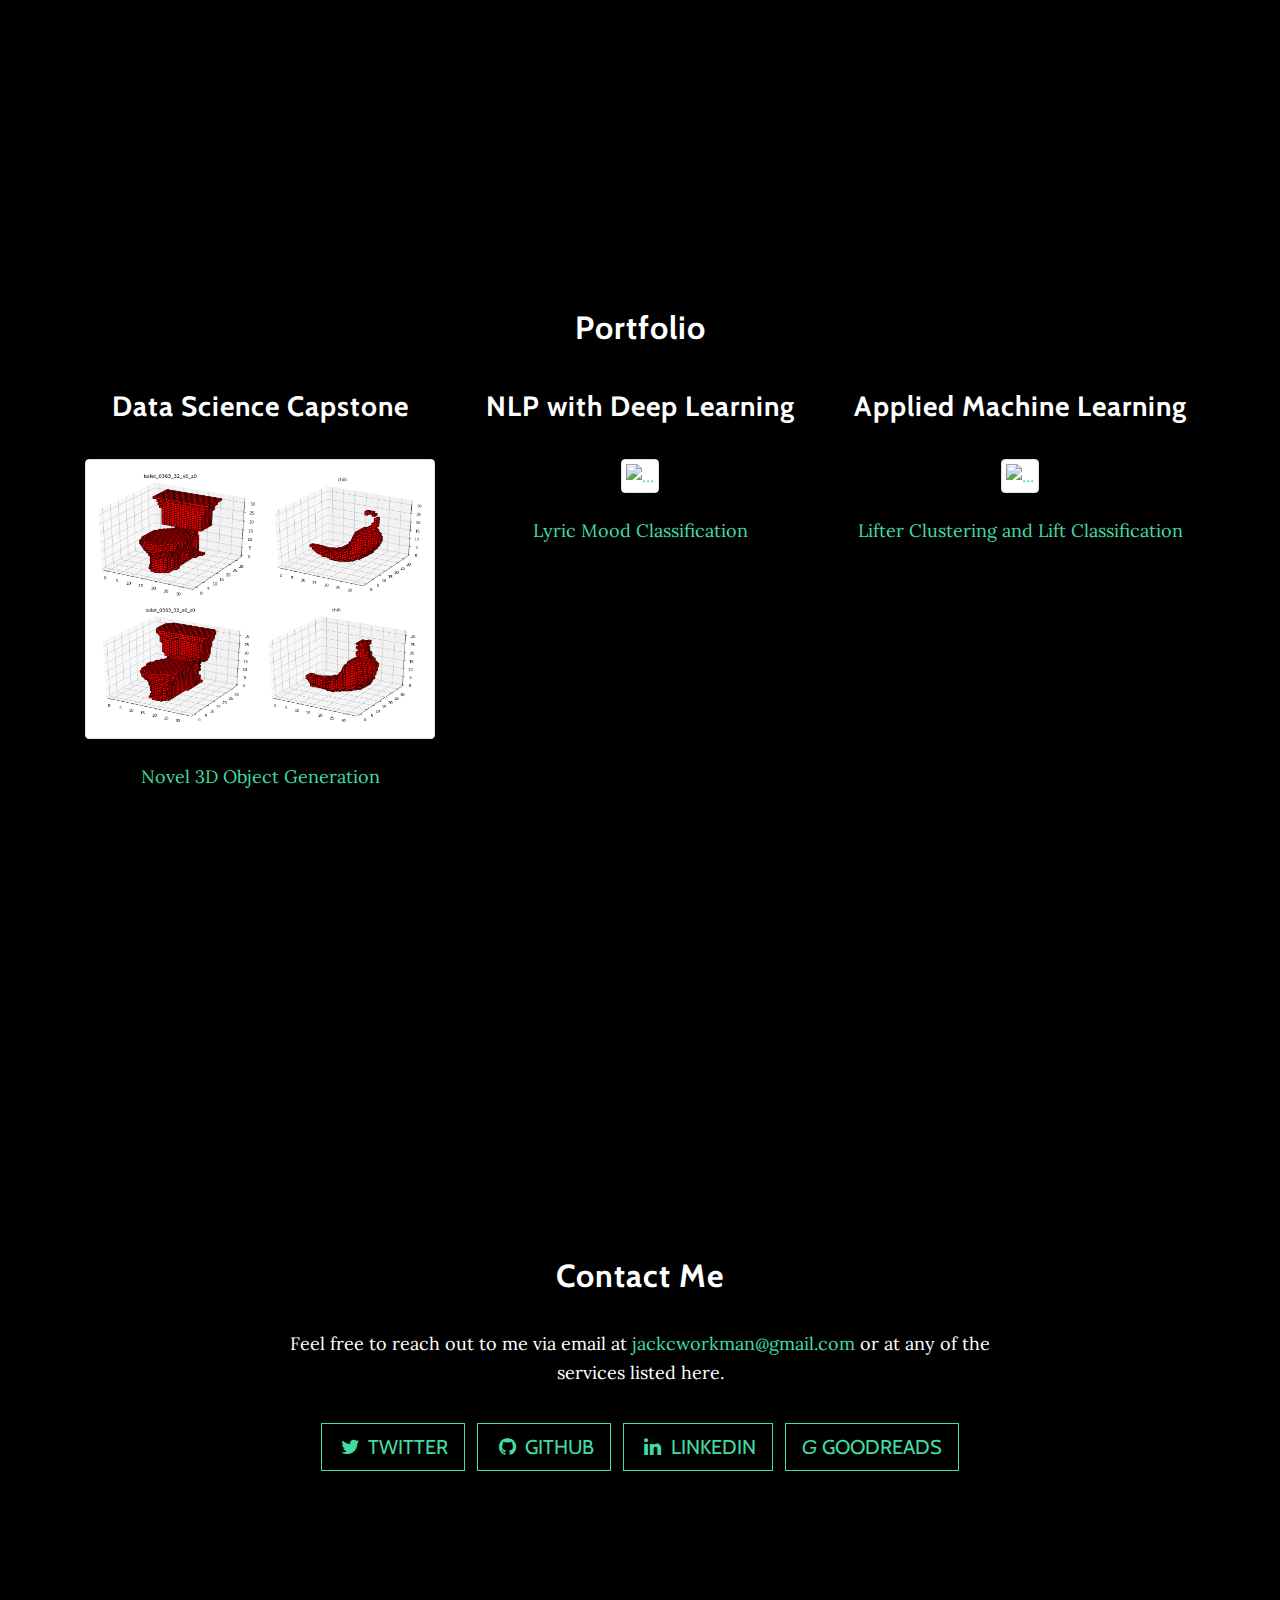
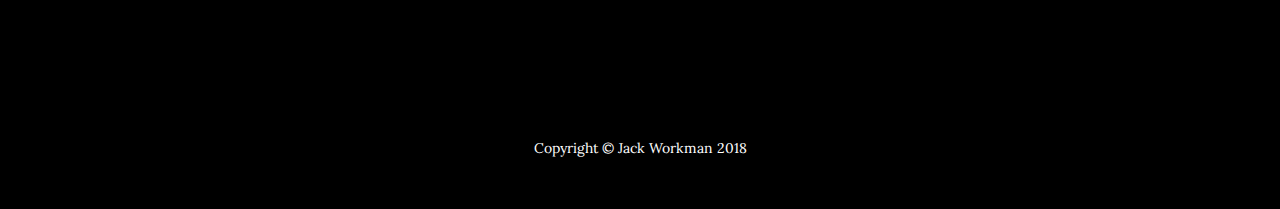
==== commit 8d83cf02: "added portfolio links" ====
--- a/index.html
+++ b/index.html
@@ -99,13 +99,15 @@
             <div class="row pt-2">
               <div class="col-sm">
                 <h3>Data Science Capstone</h3>
-                <img src="img/mids-capstone-3d-objects.png" alt="..." class="img-thumbnail fit-image">
-                <p class="pt-4">Novel 3D Object Generation</p>
+                <a href="https://github.com/workmanjack/3d-form" target="_blank"><img src="img/mids-capstone-3d-objects.png" alt="..." class="img-thumbnail fit-image">
+                <!-- <img src="img/mids-capstone-3d-objects.png" alt="..." class="img-thumbnail fit-image"> -->
+                <p class="pt-4">Novel 3D Object Generation</p></a>
               </div>
               <div class="col-sm">
                 <h3>NLP with Deep Learning</h3>
-                <img src="https://github.com/workmanjack/w266-group-project_lyric-mood-classification/raw/master/examples/5152_confusion.png" alt="..." class="img-thumbnail fit-image"></a>
-                <p class="pt-4">Lyric Mood Classification</p>
+                <a href="https://github.com/workmanjack/lyric-mood-classification" target="_blank"><img src="https://github.com/workmanjack/w266-group-project_lyric-mood-classification/raw/master/examples/5152_confusion.png" alt="..." class="img-thumbnail fit-image">
+                <!-- <img src="https://github.com/workmanjack/w266-group-project_lyric-mood-classification/raw/master/examples/5152_confusion.png" alt="..." class="img-thumbnail fit-image"></a> -->
+                <p class="pt-4">Lyric Mood Classification</p></a>
               </div>
               <div class="col-sm">
                 <h3>Applied Machine Learning</h3>
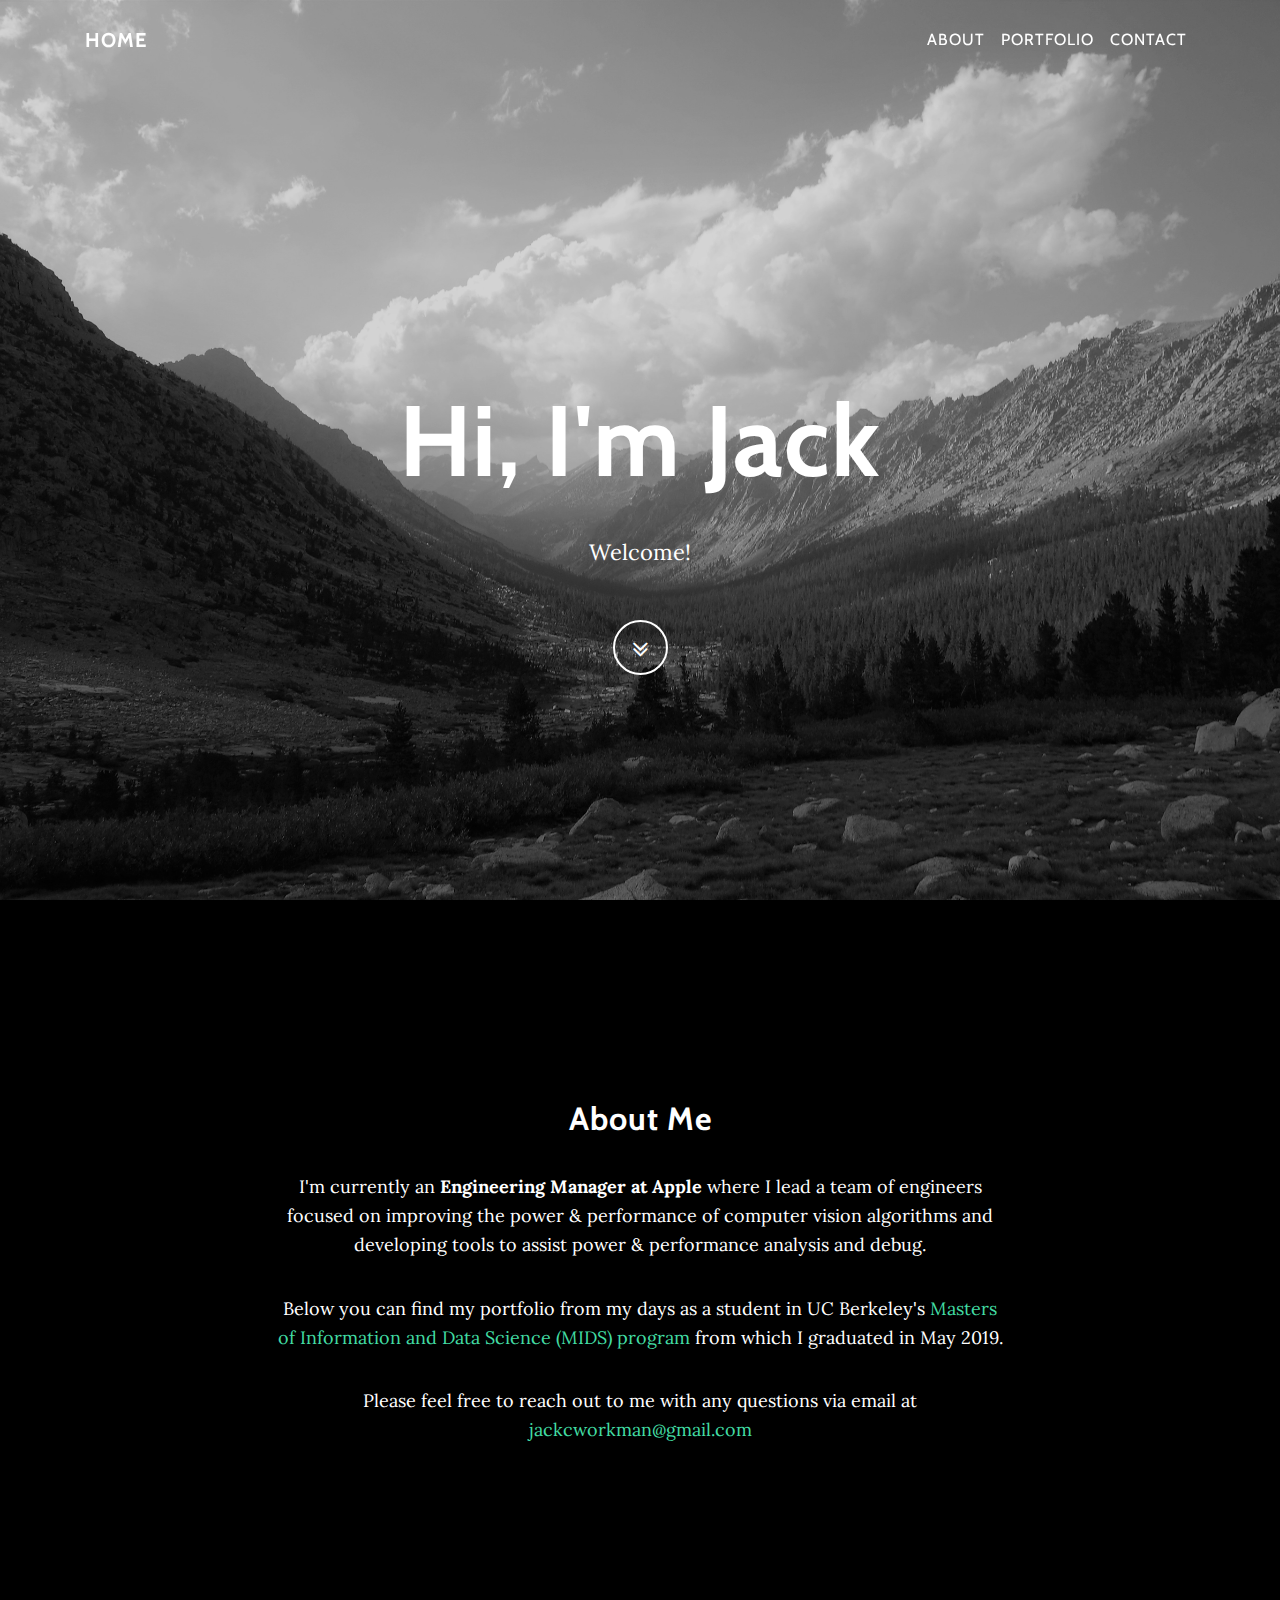
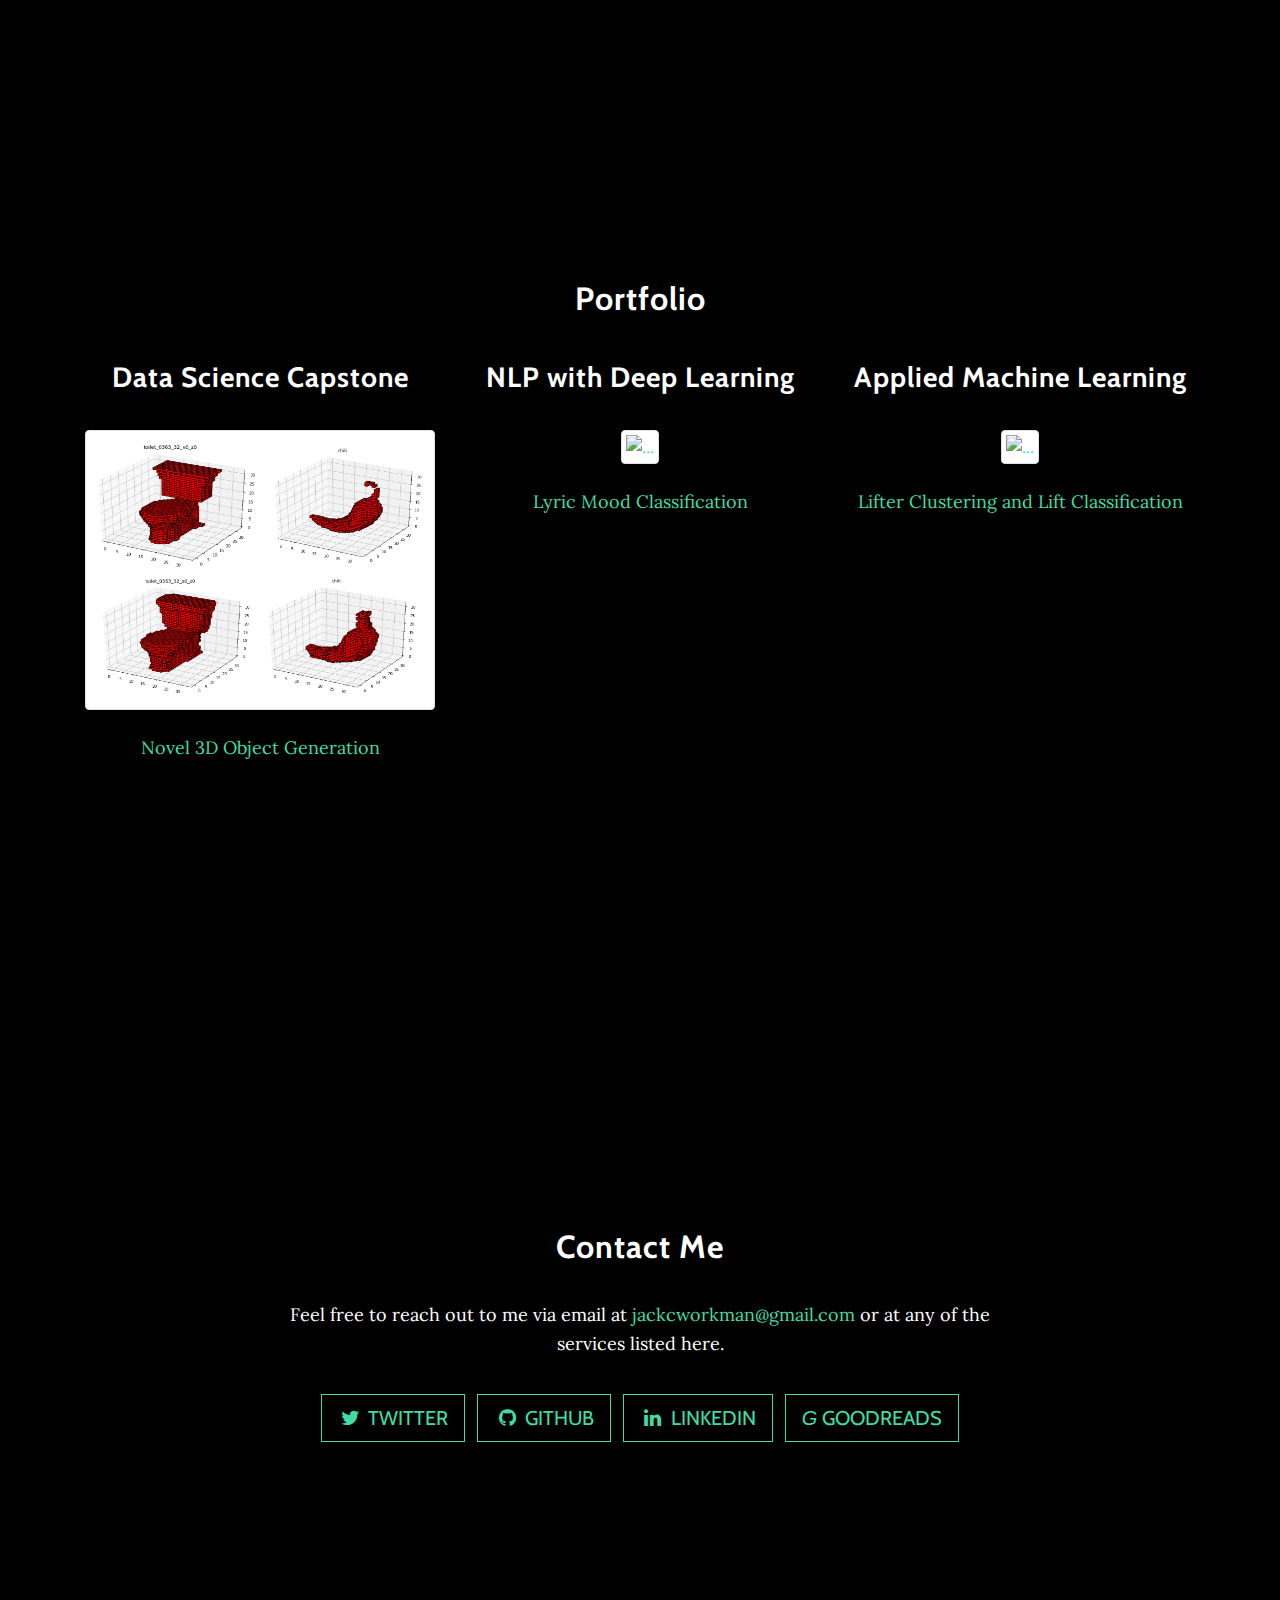
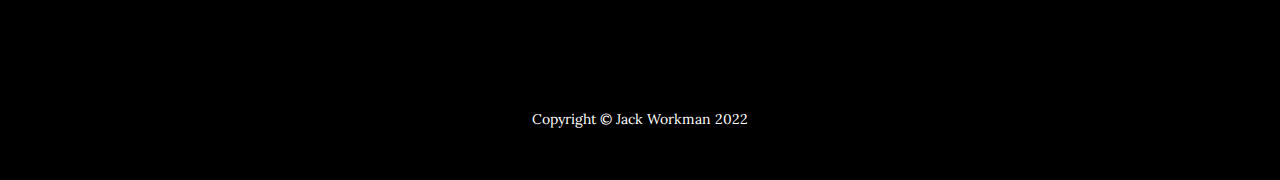
==== commit 89c149d3: "Updating for Sept 2022 (and for Apple)" ====
--- a/index.html
+++ b/index.html
@@ -73,9 +73,9 @@
         <div class="row">
           <div class="col-lg-8 mx-auto">
             <h2>About Me</h2>
-            <p>In the daytime, I'm a <strong>Software Engineer at Intel</strong> working on tools and processes to enable pre-silicon graphics architecture simulation performance analysis and debug for our next generation graphics processor.</p>
-            <p>But when the sun sets, I pursue my dream of becoming a <strong>Data Scientist</strong>. I'm currently a graduate student at UC Berkeley enrolled in their <a href="https://www.ischool.berkeley.edu/programs/mids">Masters of Information and Data Science (MIDS) program</a> and will graduate in May of 2019.</p>
-            <p>Please do not hesitate to contact me with any questions. Contact information is below.</p>
+            <p>I'm currently an <strong>Engineering Manager at Apple</strong> where I lead a team of engineers focused on improving the power &#38; performance of computer vision algorithms and developing tools to assist power &#38; performance analysis and debug.</p>
+            <p>Below you can find my portfolio from my days as a student in UC Berkeley's <a href="https://www.ischool.berkeley.edu/programs/mids">Masters of Information and Data Science (MIDS) program</a> from which I graduated in May 2019.</p>
+            <p>Please feel free to reach out to me with any questions via email at <a href="mailto:jackcworkman@gmail.com">jackcworkman@gmail.com</a></p>
             <p></p>
           </div>
         </div>
@@ -168,7 +168,7 @@
     <!-- Footer -->
     <footer>
       <div class="container text-center">
-        <p>Copyright &copy; Jack Workman 2018</p>
+        <p>Copyright &copy; Jack Workman 2022</p>
       </div>
     </footer>
 
